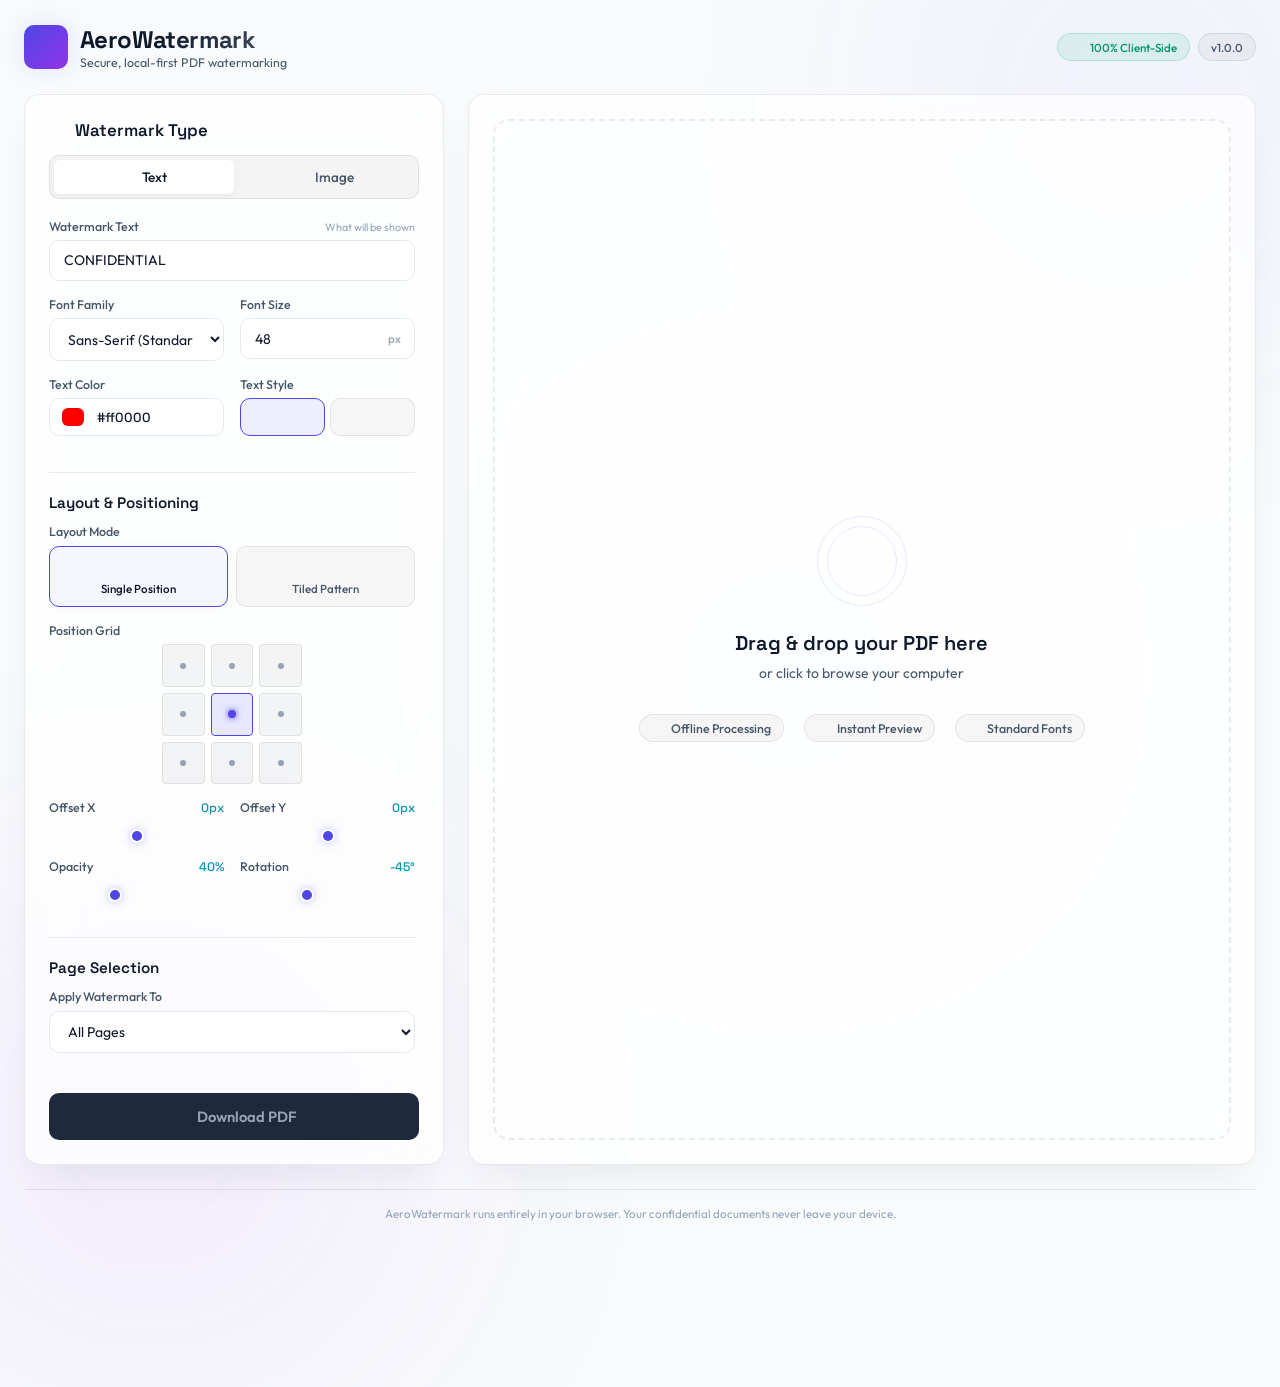
==== index.html @ 58c9e2cb "Add files via upload" ====
<!DOCTYPE html>
<html lang="en">
<head>
  <meta charset="UTF-8">
  <meta name="viewport" content="width=device-width, initial-scale=1.0">
  <title>AeroWatermark - Premium Client-Side PDF Watermarker</title>
  <!-- Google Fonts -->
  <link rel="preconnect" href="https://fonts.googleapis.com">
  <link rel="preconnect" href="https://fonts.gstatic.com" crossorigin>
  <link href="https://fonts.googleapis.com/css2?family=Outfit:wght@300;400;500;600;700;800&family=Space+Grotesk:wght@400;500;700&display=swap" rel="stylesheet">
  <!-- CSS Stylesheet -->
  <link rel="stylesheet" href="styles.css">
  <!-- Lucide Icons -->
  <script src="https://unpkg.com/lucide@latest"></script>
</head>
<body>
  <!-- Background Decorative Blurs -->
  <div class="bg-blur blur-1"></div>
  <div class="bg-blur blur-2"></div>
  <div class="bg-blur blur-3"></div>

  <!-- App Wrapper -->
  <div class="app-container">
    
    <!-- Header -->
    <header class="app-header">
      <div class="logo-container">
        <div class="logo-icon">
          <i data-lucide="droplet" class="icon-droplet"></i>
          <i data-lucide="file-text" class="icon-file"></i>
        </div>
        <div>
          <h1>AeroWatermark</h1>
          <p class="tagline">Secure, local-first PDF watermarking</p>
        </div>
      </div>
      <div class="header-badges">
        <span class="badge badge-secure">
          <i data-lucide="shield-check"></i> 100% Client-Side
        </span>
        <span class="badge badge-version">v1.0.0</span>
      </div>
    </header>

    <!-- Main Workspace Grid -->
    <main class="workspace-grid">
      
      <!-- Left Panel: Controls & Customization -->
      <section class="controls-panel card">
        <div class="panel-section">
          <h2 class="section-title">
            <i data-lucide="sliders"></i> Watermark Type
          </h2>
          <div class="tab-group">
            <button id="tab-text" class="tab-btn active" onclick="switchTab('text')">
              <i data-lucide="type"></i> Text
            </button>
            <button id="tab-image" class="tab-btn" onclick="switchTab('image')">
              <i data-lucide="image"></i> Image
            </button>
          </div>
        </div>

        <!-- Scrollable Options Container -->
        <div class="options-scroll-container">
          
          <!-- Text Options -->
          <div id="options-text" class="tab-content active">
            <div class="control-group">
              <label for="wm-text" class="control-label">
                Watermark Text
                <span class="label-hint">What will be shown</span>
              </label>
              <input type="text" id="wm-text" class="form-input" value="CONFIDENTIAL" placeholder="e.g. DRAFT, DO NOT COPY">
            </div>

            <div class="control-grid-2">
              <div class="control-group">
                <label for="wm-font" class="control-label">Font Family</label>
                <select id="wm-font" class="form-select">
                  <option value="Helvetica">Sans-Serif (Standard)</option>
                  <option value="TimesRoman">Serif (Standard)</option>
                  <option value="Courier">Monospace (Standard)</option>
                </select>
              </div>
              <div class="control-group">
                <label for="wm-font-size" class="control-label">Font Size</label>
                <div class="input-with-unit">
                  <input type="number" id="wm-font-size" class="form-input" min="8" max="150" value="48">
                  <span class="unit">px</span>
                </div>
              </div>
            </div>

            <div class="control-grid-2">
              <div class="control-group">
                <label for="wm-color" class="control-label">Text Color</label>
                <div class="color-picker-wrapper">
                  <input type="color" id="wm-color" class="form-color-picker" value="#ff0000">
                  <span id="color-hex" class="hex-label">#ff0000</span>
                </div>
              </div>
              <div class="control-group">
                <label class="control-label">Text Style</label>
                <div class="toggle-group">
                  <button id="btn-bold" class="toggle-btn active" title="Bold">
                    <i data-lucide="bold"></i>
                  </button>
                  <button id="btn-italic" class="toggle-btn" title="Italic">
                    <i data-lucide="italic"></i>
                  </button>
                </div>
              </div>
            </div>
          </div>

          <!-- Image Options -->
          <div id="options-image" class="tab-content">
            <div class="control-group">
              <label class="control-label">
                Upload Image
                <span class="label-hint">PNG (transparency recommended) or JPEG</span>
              </label>
              <div class="image-upload-wrapper">
                <input type="file" id="wm-image-file" class="hidden-input" accept="image/png, image/jpeg">
                <label for="wm-image-file" class="image-upload-label">
                  <i data-lucide="upload-cloud" class="upload-icon"></i>
                  <span class="btn-text">Select Image File</span>
                </label>
                <div id="wm-image-preview-container" class="image-preview-box hidden">
                  <img id="wm-image-preview" src="" alt="Watermark preview">
                  <button id="btn-clear-image" class="btn-icon-clear" title="Clear image">
                    <i data-lucide="trash-2"></i>
                  </button>
                </div>
              </div>
            </div>

            <div class="control-group">
              <label for="wm-image-scale" class="control-label">
                Scale
                <span id="wm-image-scale-val" class="val-display">50%</span>
              </label>
              <input type="range" id="wm-image-scale" class="form-range" min="10" max="200" value="50" step="5">
            </div>
          </div>

          <!-- Shared Layout Settings -->
          <hr class="divider">
          
          <div class="panel-section">
            <h3 class="section-subtitle">Layout & Positioning</h3>
            
            <div class="control-group">
              <label class="control-label">Layout Mode</label>
              <div class="layout-mode-toggles">
                <button id="mode-single" class="toggle-btn-lg active">
                  <i data-lucide="layout-grid"></i>
                  <span>Single Position</span>
                </button>
                <button id="mode-tiled" class="toggle-btn-lg">
                  <i data-lucide="grid-3x3"></i>
                  <span>Tiled Pattern</span>
                </button>
              </div>
            </div>

            <!-- Single Position Grid Selector -->
            <div id="position-grid-container" class="control-group">
              <label class="control-label">Position Grid</label>
              <div class="position-grid">
                <button class="pos-cell" data-pos="TL" title="Top Left"></button>
                <button class="pos-cell" data-pos="TC" title="Top Center"></button>
                <button class="pos-cell" data-pos="TR" title="Top Right"></button>
                <button class="pos-cell" data-pos="ML" title="Center Left"></button>
                <button class="pos-cell active" data-pos="MC" title="Center"></button>
                <button class="pos-cell" data-pos="MR" title="Center Right"></button>
                <button class="pos-cell" data-pos="BL" title="Bottom Left"></button>
                <button class="pos-cell" data-pos="BC" title="Bottom Center"></button>
                <button class="pos-cell" data-pos="BR" title="Bottom Right"></button>
              </div>
            </div>

            <div class="control-grid-2" id="offset-settings">
              <div class="control-group">
                <label for="wm-offset-x" class="control-label">
                  Offset X
                  <span id="wm-offset-x-val" class="val-display">0px</span>
                </label>
                <input type="range" id="wm-offset-x" class="form-range" min="-200" max="200" value="0" step="2">
              </div>
              <div class="control-group">
                <label for="wm-offset-y" class="control-label">
                  Offset Y
                  <span id="wm-offset-y-val" class="val-display">0px</span>
                </label>
                <input type="range" id="wm-offset-y" class="form-range" min="-200" max="200" value="0" step="2">
              </div>
            </div>

            <div class="control-grid-2">
              <div class="control-group">
                <label for="wm-opacity" class="control-label">
                  Opacity
                  <span id="wm-opacity-val" class="val-display">40%</span>
                </label>
                <input type="range" id="wm-opacity" class="form-range" min="5" max="100" value="40" step="5">
              </div>
              <div class="control-group">
                <label for="wm-rotation" class="control-label">
                  Rotation
                  <span id="wm-rotation-val" class="val-display">-45°</span>
                </label>
                <input type="range" id="wm-rotation" class="form-range" min="-180" max="180" value="-45" step="5">
              </div>
            </div>
          </div>

          <hr class="divider">

          <!-- Page Selection Settings -->
          <div class="panel-section">
            <h3 class="section-subtitle">Page Selection</h3>
            
            <div class="control-group">
              <label for="wm-page-scope" class="control-label">Apply Watermark To</label>
              <select id="wm-page-scope" class="form-select">
                <option value="all">All Pages</option>
                <option value="first">First Page Only</option>
                <option value="last">Last Page Only</option>
                <option value="custom">Custom Page Range</option>
              </select>
            </div>

            <div id="custom-pages-group" class="control-group hidden">
              <label for="wm-custom-pages" class="control-label">
                Custom Page Range
                <span class="label-hint">e.g. 1, 3-5, 7</span>
              </label>
              <input type="text" id="wm-custom-pages" class="form-input" placeholder="e.g. 1, 3-5, 7">
              <p id="page-range-error" class="input-error-msg hidden">Invalid page range format</p>
            </div>
          </div>

        </div> <!-- End scroll container -->

        <!-- Download CTA -->
        <div class="action-footer">
          <button id="btn-download" class="btn-primary" disabled>
            <i data-lucide="download"></i>
            <span>Download PDF</span>
          </button>
          <div id="progress-container" class="progress-box hidden">
            <div class="progress-bar-track">
              <div id="progress-bar-fill" class="progress-bar-fill"></div>
            </div>
            <p id="progress-status" class="progress-status-text">Processing PDF...</p>
          </div>
        </div>
      </section>

      <!-- Right Panel: Preview Area -->
      <section class="preview-panel card">
        
        <!-- Empty Upload State -->
        <div id="dropzone" class="dropzone-area">
          <input type="file" id="pdf-upload" class="hidden-input" accept="application/pdf">
          <label for="pdf-upload" class="dropzone-label">
            <div class="upload-art">
              <div class="ring ring-1"></div>
              <div class="ring ring-2"></div>
              <i data-lucide="file-up" class="upload-icon-large"></i>
            </div>
            <h3>Drag & drop your PDF here</h3>
            <p class="dropzone-sub">or click to browse your computer</p>
            <div class="features-info">
              <span><i data-lucide="lock"></i> Offline Processing</span>
              <span><i data-lucide="zap"></i> Instant Preview</span>
              <span><i data-lucide="file-check"></i> Standard Fonts</span>
            </div>
          </label>
        </div>

        <!-- Rendered PDF View State -->
        <div id="preview-container" class="preview-viewport hidden">
          <!-- Preview Header -->
          <div class="preview-header">
            <div class="pdf-info">
              <i data-lucide="file-text" class="pdf-icon"></i>
              <div class="pdf-meta">
                <span id="pdf-filename" class="pdf-name">document.pdf</span>
                <span id="pdf-size" class="pdf-size">1.2 MB</span>
              </div>
            </div>
            
            <div class="preview-controls">
              <div class="pagination">
                <button id="btn-prev-page" class="btn-pagination-nav" title="Previous Page">
                  <i data-lucide="chevron-left"></i>
                </button>
                <span class="page-indicator">
                  Page <span id="current-page">1</span> of <span id="total-pages">1</span>
                </span>
                <button id="btn-next-page" class="btn-pagination-nav" title="Next Page">
                  <i data-lucide="chevron-right"></i>
                </button>
              </div>

              <button id="btn-remove-pdf" class="btn-secondary btn-danger" title="Remove PDF">
                <i data-lucide="x"></i>
                <span>Close</span>
              </button>
            </div>
          </div>

          <!-- Preview Content Box (renders page canvas and overlays watermark preview) -->
          <div class="preview-content-wrapper">
            <div id="preview-workspace" class="preview-workspace">
              <!-- Canvas to draw PDF page -->
              <canvas id="pdf-preview-canvas"></canvas>
              
              <!-- Real-time HTML Overlay matching PDF layout -->
              <div id="watermark-overlay-container" class="watermark-overlay-container">
                <!-- Single Position overlay element -->
                <div id="watermark-overlay-element" class="watermark-overlay-element">
                  <span id="watermark-text-preview"></span>
                  <img id="watermark-image-preview-overlay" src="" alt="" class="hidden">
                </div>

                <!-- Tiled overlay element -->
                <div id="watermark-overlay-tiled" class="watermark-overlay-tiled hidden">
                  <!-- Generated dynamically in JS -->
                </div>
              </div>

              <!-- Loading Mask during render -->
              <div id="preview-loading-mask" class="loading-mask hidden">
                <div class="spinner"></div>
                <p>Rendering Page...</p>
              </div>
            </div>
          </div>
        </div>

      </section>

    </main>
    
    <!-- Footer -->
    <footer class="app-footer">
      <p>AeroWatermark runs entirely in your browser. Your confidential documents never leave your device.</p>
    </footer>
  </div>

  <!-- CDN scripts -->
  <script src="https://unpkg.com/pdf-lib@1.17.1/dist/pdf-lib.min.js"></script>
  <script src="https://cdnjs.cloudflare.com/ajax/libs/pdf.js/3.11.174/pdf.min.js"></script>
  <script>
    // Initialize PDF.js worker URL
    pdfjsLib.GlobalWorkerOptions.workerSrc = 'https://cdnjs.cloudflare.com/ajax/libs/pdf.js/3.11.174/pdf.worker.min.js';
  </script>
  <!-- Application JS with cache-busting -->
  <script src="app.js?v=1.0.1"></script>
</body>
</html>
---- styles.css ----
/* ==========================================================================
   AeroWatermark - Custom Design System & Styling
   ========================================================================== */

/* Theme Variables */
:root {
  --font-primary: 'Outfit', -apple-system, BlinkMacSystemFont, "Segoe UI", Roboto, sans-serif;
  --font-display: 'Space Grotesk', sans-serif;
  
  /* Color Palette */
  --bg-deep: #f8fafc;
  --bg-card: rgba(255, 255, 255, 0.75);
  --bg-card-hover: rgba(255, 255, 255, 0.85);
  --border-light: rgba(0, 0, 0, 0.08);
  --border-focus: rgba(99, 102, 241, 0.5);
  
  --text-main: #0f172a;
  --text-muted: #475569;
  --text-dark: #94a3b8;
  
  /* Accents */
  --accent-indigo: #4f46e5;
  --accent-purple: #9333ea;
  --accent-cyan: #0891b2;
  --accent-emerald: #059669;
  --accent-rose: #e11d48;
  
  /* Gradients */
  --grad-primary: linear-gradient(135deg, #4f46e5 0%, #9333ea 100%);
  --grad-primary-hover: linear-gradient(135deg, #4338ca 0%, #7e22ce 100%);
  --grad-cyan: linear-gradient(135deg, #0891b2 0%, #2563eb 100%);
  --grad-dark: linear-gradient(135deg, #f1f5f9 0%, #cbd5e1 100%);
  --grad-rose: linear-gradient(135deg, #e11d48 0%, #be123c 100%);
  
  /* Component backgrounds */
  --bg-input: #ffffff;
  --border-input: #e2e8f0;
  --bg-tab-group: rgba(0, 0, 0, 0.04);
  --bg-tab-btn-active: #ffffff;
  --bg-toggle-btn: rgba(0, 0, 0, 0.03);
  --bg-pos-cell: rgba(0, 0, 0, 0.04);
  --bg-dropzone: rgba(255, 255, 255, 0.4);
  --bg-preview-header: rgba(0, 0, 0, 0.02);
  --bg-preview-content-wrapper: #f1f5f9;
  --bg-loading-mask: rgba(255, 255, 255, 0.85);
  
  /* Sizing and Shadows */
  --radius-lg: 16px;
  --radius-md: 10px;
  --radius-sm: 6px;
  --shadow-premium: 0 20px 40px -15px rgba(15, 23, 42, 0.08);
  --shadow-glow: 0 0 25px rgba(99, 102, 241, 0.15);
  
  --transition-smooth: all 0.3s cubic-bezier(0.4, 0, 0.2, 1);
}

/* Reset & Base Styles */
* {
  box-sizing: border-box;
  margin: 0;
  padding: 0;
}

body {
  background-color: var(--bg-deep);
  color: var(--text-main);
  font-family: var(--font-primary);
  min-height: 100vh;
  position: relative;
  overflow-x: hidden;
  -webkit-font-smoothing: antialiased;
  -moz-osx-font-smoothing: grayscale;
}

/* Background Blurs */
.bg-blur {
  position: absolute;
  border-radius: 50%;
  filter: blur(140px);
  z-index: -1;
  opacity: 0.08;
  pointer-events: none;
}
.blur-1 {
  background: var(--accent-indigo);
  width: 400px;
  height: 400px;
  top: -100px;
  right: -50px;
}
.blur-2 {
  background: var(--accent-purple);
  width: 500px;
  height: 500px;
  bottom: -150px;
  left: -100px;
}
.blur-3 {
  background: var(--accent-cyan);
  width: 350px;
  height: 350px;
  top: 40%;
  right: 25%;
  opacity: 0.05;
}

/* Scrollbar Style */
::-webkit-scrollbar {
  width: 6px;
  height: 6px;
}
::-webkit-scrollbar-track {
  background: transparent;
}
::-webkit-scrollbar-thumb {
  background: rgba(0, 0, 0, 0.12);
  border-radius: 4px;
}
::-webkit-scrollbar-thumb:hover {
  background: rgba(0, 0, 0, 0.24);
}

/* Main Container Layout */
.app-container {
  display: flex;
  flex-direction: column;
  min-height: 100vh;
  max-width: 1600px;
  margin: 0 auto;
  padding: 1.5rem 1.5rem 1rem 1.5rem;
}

/* Premium Card Element (Glassmorphism) */
.card {
  background: var(--bg-card);
  backdrop-filter: blur(24px);
  -webkit-backdrop-filter: blur(24px);
  border: 1px solid var(--border-light);
  border-radius: var(--radius-lg);
  box-shadow: var(--shadow-premium);
  transition: var(--transition-smooth);
}

/* Header */
.app-header {
  display: flex;
  justify-content: space-between;
  align-items: center;
  margin-bottom: 1.5rem;
}
.logo-container {
  display: flex;
  align-items: center;
  gap: 0.75rem;
}
.logo-icon {
  position: relative;
  width: 44px;
  height: 44px;
  background: var(--grad-primary);
  border-radius: var(--radius-md);
  display: flex;
  align-items: center;
  justify-content: center;
  box-shadow: var(--shadow-glow);
}
.logo-icon i {
  position: absolute;
}
.icon-droplet {
  width: 22px;
  height: 22px;
  color: white;
  z-index: 2;
  transform: translateY(-2px);
}
.icon-file {
  width: 14px;
  height: 14px;
  color: rgba(255,255,255,0.7);
  z-index: 1;
  transform: translate(6px, 6px);
}
.app-header h1 {
  font-family: var(--font-display);
  font-size: 1.5rem;
  font-weight: 700;
  letter-spacing: -0.025em;
  background: linear-gradient(120deg, var(--text-main) 40%, var(--text-muted) 100%);
  -webkit-background-clip: text;
  -webkit-text-fill-color: transparent;
}
.tagline {
  font-size: 0.775rem;
  color: var(--text-muted);
}
.header-badges {
  display: flex;
  gap: 0.5rem;
}
.badge {
  display: inline-flex;
  align-items: center;
  gap: 0.35rem;
  padding: 0.35rem 0.75rem;
  font-size: 0.725rem;
  font-weight: 500;
  border-radius: 50px;
  border: 1px solid var(--border-light);
}
.badge i {
  width: 14px;
  height: 14px;
}
.badge-secure {
  background: rgba(16, 185, 129, 0.1);
  color: var(--accent-emerald);
  border-color: rgba(16, 185, 129, 0.2);
}
.badge-version {
  background: rgba(0, 0, 0, 0.04);
  color: var(--text-muted);
}

/* Workspace Grid Layout */
.workspace-grid {
  display: grid;
  grid-template-columns: 420px 1fr;
  gap: 1.5rem;
  flex: 1;
  min-height: 0; /* Necessary for scroll-containers inside grids */
  height: calc(100vh - 140px);
}

/* Controls Panel */
.controls-panel {
  display: flex;
  flex-direction: column;
  padding: 1.5rem;
  height: 100%;
  overflow: hidden;
}
.panel-section {
  margin-bottom: 1.25rem;
}
.section-title {
  font-family: var(--font-display);
  font-size: 1.05rem;
  font-weight: 600;
  display: flex;
  align-items: center;
  gap: 0.5rem;
  margin-bottom: 0.85rem;
  color: var(--text-main);
}
.section-title i {
  width: 18px;
  height: 18px;
  color: var(--accent-indigo);
}
.section-subtitle {
  font-family: var(--font-display);
  font-size: 0.95rem;
  font-weight: 600;
  margin-bottom: 0.75rem;
  color: var(--text-main);
}

/* Tabs */
.tab-group {
  display: flex;
  background: var(--bg-tab-group);
  padding: 0.25rem;
  border-radius: var(--radius-md);
  border: 1px solid var(--border-light);
}
.tab-btn {
  flex: 1;
  background: transparent;
  border: none;
  color: var(--text-muted);
  padding: 0.5rem;
  font-family: var(--font-primary);
  font-size: 0.85rem;
  font-weight: 500;
  cursor: pointer;
  border-radius: var(--radius-sm);
  display: flex;
  align-items: center;
  justify-content: center;
  gap: 0.35rem;
  transition: var(--transition-smooth);
}
.tab-btn i {
  width: 15px;
  height: 15px;
}
.tab-btn:hover {
  color: var(--text-main);
}
.tab-btn.active {
  background: var(--bg-tab-btn-active);
  color: var(--text-main);
  box-shadow: 0 2px 10px rgba(0,0,0,0.05);
}

/* Options Container Scrollable */
.options-scroll-container {
  flex: 1;
  min-height: 0; /* critical: allows flex child to shrink and scroll */
  overflow-y: auto;
  padding-right: 0.25rem;
  margin-bottom: 1.25rem;
}
.tab-content {
  display: none;
}
.tab-content.active {
  display: block;
}

/* Inputs & Form Elements */
.control-group {
  margin-bottom: 1rem;
}
.control-grid-2 {
  display: grid;
  grid-template-columns: 1fr 1fr;
  gap: 1rem;
}
.control-label {
  display: flex;
  justify-content: space-between;
  align-items: baseline;
  font-size: 0.775rem;
  font-weight: 500;
  color: var(--text-muted);
  margin-bottom: 0.4rem;
}
.label-hint {
  font-size: 0.675rem;
  font-weight: 400;
  color: var(--text-dark);
}
.val-display {
  font-family: var(--font-display);
  color: var(--accent-cyan);
  font-weight: 500;
}

.form-input, .form-select {
  width: 100%;
  background: var(--bg-input);
  border: 1px solid var(--border-input);
  border-radius: var(--radius-md);
  padding: 0.65rem 0.85rem;
  font-family: var(--font-primary);
  font-size: 0.875rem;
  color: var(--text-main);
  transition: var(--transition-smooth);
}
.form-input:focus, .form-select:focus {
  outline: none;
  border-color: var(--accent-indigo);
  box-shadow: 0 0 0 3px rgba(99, 102, 241, 0.15);
}
.form-select option {
  background: var(--bg-input);
  color: var(--text-main);
}

.input-with-unit {
  position: relative;
  display: flex;
  align-items: center;
}
.input-with-unit .form-input {
  padding-right: 2.2rem;
}
.input-with-unit .unit {
  position: absolute;
  right: 0.85rem;
  font-size: 0.725rem;
  color: var(--text-dark);
  font-weight: 500;
  pointer-events: none;
}

/* Custom Color Picker */
.color-picker-wrapper {
  display: flex;
  align-items: center;
  gap: 0.65rem;
  background: var(--bg-input);
  border: 1px solid var(--border-input);
  border-radius: var(--radius-md);
  padding: 0.35rem 0.65rem;
  height: 38px;
}
.form-color-picker {
  -webkit-appearance: none;
  -moz-appearance: none;
  appearance: none;
  width: 26px;
  height: 26px;
  background: transparent;
  border: none;
  cursor: pointer;
}
.form-color-picker::-webkit-color-swatch {
  border-radius: var(--radius-sm);
  border: 1px solid var(--border-light);
}
.form-color-picker::-moz-color-swatch {
  border-radius: var(--radius-sm);
  border: 1px solid var(--border-light);
}
.hex-label {
  font-family: var(--font-display);
  font-size: 0.825rem;
  font-weight: 500;
  color: var(--text-main);
}

/* Image Upload Widget */
.image-upload-wrapper {
  position: relative;
}
.image-upload-label {
  display: flex;
  flex-direction: column;
  align-items: center;
  justify-content: center;
  gap: 0.5rem;
  background: var(--bg-toggle-btn);
  border: 1px dashed var(--border-light);
  border-radius: var(--radius-md);
  padding: 1.25rem;
  cursor: pointer;
  transition: var(--transition-smooth);
}
.image-upload-label:hover {
  background: rgba(99, 102, 241, 0.04);
  border-color: var(--accent-indigo);
}
.upload-icon {
  width: 24px;
  height: 24px;
  color: var(--text-muted);
}
.image-upload-label:hover .upload-icon {
  color: var(--accent-indigo);
  transform: translateY(-2px);
  transition: transform 0.2s ease;
}
.btn-text {
  font-size: 0.775rem;
  font-weight: 500;
  color: var(--text-muted);
}

.image-preview-box {
  position: absolute;
  top: 0;
  left: 0;
  width: 100%;
  height: 100%;
  background: var(--bg-input);
  border: 1px solid var(--border-input);
  border-radius: var(--radius-md);
  display: flex;
  align-items: center;
  justify-content: center;
  padding: 0.5rem;
  z-index: 10;
}
.image-preview-box img {
  max-width: 100%;
  max-height: 100%;
  object-fit: contain;
  border-radius: var(--radius-sm);
}
.btn-icon-clear {
  position: absolute;
  top: -8px;
  right: -8px;
  background: var(--accent-rose);
  border: none;
  color: white;
  width: 24px;
  height: 24px;
  border-radius: 50%;
  display: flex;
  align-items: center;
  justify-content: center;
  cursor: pointer;
  box-shadow: 0 2px 8px rgba(0,0,0,0.3);
  transition: var(--transition-smooth);
}
.btn-icon-clear:hover {
  transform: scale(1.1);
  background: #e11d48;
}
.btn-icon-clear i {
  width: 12px;
  height: 12px;
}

/* Custom Range Input */
.form-range {
  -webkit-appearance: none;
  width: 100%;
  background: transparent;
  cursor: pointer;
}
.form-range:focus {
  outline: none;
}
/* Webkit (Chrome, Safari) */
.form-range::-webkit-slider-runnable-track {
  width: 100%;
  height: 5px;
  background: rgba(255, 255, 255, 0.08);
  border-radius: 4px;
  transition: var(--transition-smooth);
}
.form-range:hover::-webkit-slider-runnable-track {
  background: rgba(255, 255, 255, 0.15);
}
.form-range::-webkit-slider-thumb {
  height: 14px;
  width: 14px;
  border-radius: 50%;
  background: var(--accent-indigo);
  border: 2px solid #ffffff;
  margin-top: -4.5px;
  box-shadow: 0 0 8px rgba(99, 102, 241, 0.4);
  -webkit-appearance: none;
  transition: var(--transition-smooth);
}
.form-range:active::-webkit-slider-thumb {
  transform: scale(1.2);
  background: var(--accent-cyan);
}
/* Firefox */
.form-range::-moz-range-track {
  width: 100%;
  height: 5px;
  background: rgba(255, 255, 255, 0.08);
  border-radius: 4px;
}
.form-range::-moz-range-thumb {
  height: 12px;
  width: 12px;
  border-radius: 50%;
  background: var(--accent-indigo);
  border: 2px solid #ffffff;
  box-shadow: 0 0 8px rgba(99, 102, 241, 0.4);
}

/* Bold / Italic Toggles */
.toggle-group {
  display: flex;
  gap: 0.35rem;
}
.toggle-btn {
  flex: 1;
  background: var(--bg-toggle-btn);
  border: 1px solid var(--border-light);
  color: var(--text-muted);
  border-radius: var(--radius-md);
  height: 38px;
  cursor: pointer;
  display: flex;
  align-items: center;
  justify-content: center;
  transition: var(--transition-smooth);
}
.toggle-btn i {
  width: 16px;
  height: 16px;
}
.toggle-btn:hover {
  background: rgba(0, 0, 0, 0.02);
  color: var(--text-main);
}
.toggle-btn.active {
  background: rgba(99, 102, 241, 0.1);
  border-color: var(--accent-indigo);
  color: var(--accent-indigo);
}

/* Layout Mode Toggles */
.layout-mode-toggles {
  display: grid;
  grid-template-columns: 1fr 1fr;
  gap: 0.5rem;
}
.toggle-btn-lg {
  background: var(--bg-toggle-btn);
  border: 1px solid var(--border-light);
  color: var(--text-muted);
  border-radius: var(--radius-md);
  padding: 0.65rem 0.5rem;
  cursor: pointer;
  display: flex;
  flex-direction: column;
  align-items: center;
  gap: 0.35rem;
  font-family: var(--font-primary);
  font-size: 0.725rem;
  font-weight: 500;
  transition: var(--transition-smooth);
}
.toggle-btn-lg i {
  width: 18px;
  height: 18px;
}
.toggle-btn-lg:hover {
  background: rgba(0, 0, 0, 0.02);
  color: var(--text-main);
}
.toggle-btn-lg.active {
  background: rgba(99, 102, 241, 0.05);
  border-color: var(--accent-indigo);
  color: var(--text-main);
  box-shadow: 0 0 10px rgba(99, 102, 241, 0.05);
}
.toggle-btn-lg.active i {
  color: var(--accent-indigo);
}

/* Position Grid */
.position-grid {
  display: grid;
  grid-template-columns: repeat(3, 1fr);
  gap: 0.35rem;
  width: 140px;
  margin: 0 auto;
}
.pos-cell {
  aspect-ratio: 1;
  background: var(--bg-pos-cell);
  border: 1px solid var(--border-light);
  border-radius: 4px;
  cursor: pointer;
  position: relative;
  transition: var(--transition-smooth);
}
.pos-cell::after {
  content: '';
  position: absolute;
  top: 50%;
  left: 50%;
  transform: translate(-50%, -50%);
  width: 6px;
  height: 6px;
  border-radius: 50%;
  background: var(--text-dark);
  transition: var(--transition-smooth);
}
.pos-cell:hover {
  background: rgba(255,255,255,0.03);
  border-color: var(--text-muted);
}
.pos-cell:hover::after {
  background: var(--text-muted);
}
.pos-cell.active {
  background: rgba(99, 102, 241, 0.15);
  border-color: var(--accent-indigo);
}
.pos-cell.active::after {
  background: var(--accent-indigo);
  width: 8px;
  height: 8px;
  box-shadow: 0 0 6px var(--accent-indigo);
}

/* Dividers & Utilities */
.divider {
  border: none;
  height: 1px;
  background: var(--border-light);
  margin: 1.25rem 0;
}
.hidden {
  display: none !important;
}
.hidden-input {
  display: none !important;
}

/* Action Footer & Processing State */
.action-footer {
  margin-top: auto;
  display: flex;
  flex-direction: column;
  gap: 0.75rem;
}
.btn-primary {
  background: var(--grad-primary);
  border: none;
  color: white;
  border-radius: var(--radius-md);
  padding: 0.85rem;
  font-family: var(--font-primary);
  font-size: 0.925rem;
  font-weight: 600;
  cursor: pointer;
  display: flex;
  align-items: center;
  justify-content: center;
  gap: 0.5rem;
  box-shadow: var(--shadow-glow);
  transition: var(--transition-smooth);
  width: 100%;
}
.btn-primary:hover:not(:disabled) {
  background: var(--grad-primary-hover);
  transform: translateY(-1px);
}
.btn-primary:active:not(:disabled) {
  transform: translateY(1px);
}
.btn-primary:disabled {
  background: #1e293b;
  color: var(--text-dark);
  cursor: not-allowed;
  box-shadow: none;
}
.btn-primary i {
  width: 18px;
  height: 18px;
}

.progress-box {
  background: rgba(0, 0, 0, 0.15);
  border: 1px solid var(--border-light);
  border-radius: var(--radius-md);
  padding: 0.75rem;
}
.progress-bar-track {
  background: rgba(255, 255, 255, 0.05);
  height: 6px;
  border-radius: 100px;
  overflow: hidden;
  margin-bottom: 0.4rem;
}
.progress-bar-fill {
  background: var(--grad-cyan);
  width: 0%;
  height: 100%;
  border-radius: 100px;
  transition: width 0.1s ease;
}
.progress-status-text {
  font-size: 0.725rem;
  color: var(--text-muted);
  text-align: center;
  font-weight: 500;
}
.input-error-msg {
  font-size: 0.725rem;
  color: var(--accent-rose);
  margin-top: 0.35rem;
}

/* Right Panel: Preview Area Styles */
.preview-panel {
  display: flex;
  flex-direction: column;
  height: 100%;
  overflow: hidden;
  position: relative;
}

/* Dropzone (Initial State) */
.dropzone-area {
  flex: 1;
  display: flex;
  align-items: center;
  justify-content: center;
  margin: 1.5rem;
  border: 2px dashed var(--border-light);
  border-radius: var(--radius-lg);
  cursor: pointer;
  background: var(--bg-dropzone);
  transition: var(--transition-smooth);
}
.dropzone-area:hover {
  background: rgba(99, 102, 241, 0.02);
  border-color: var(--accent-indigo);
  box-shadow: inset 0 0 30px rgba(99, 102, 241, 0.03);
}
.dropzone-label {
  display: flex;
  flex-direction: column;
  align-items: center;
  justify-content: center;
  cursor: pointer;
  text-align: center;
  padding: 2rem;
}

/* Upload Art Animations */
.upload-art {
  position: relative;
  width: 90px;
  height: 90px;
  margin-bottom: 1.5rem;
  display: flex;
  align-items: center;
  justify-content: center;
}
.upload-art .ring {
  position: absolute;
  border-radius: 50%;
  border: 1px solid rgba(99, 102, 241, 0.15);
}
.upload-art .ring-1 {
  width: 90px;
  height: 90px;
  animation: pulse-ring 3s infinite linear;
}
.upload-art .ring-2 {
  width: 70px;
  height: 70px;
  animation: pulse-ring 2s infinite linear reverse;
}
.upload-icon-large {
  width: 38px;
  height: 38px;
  color: var(--accent-indigo);
  z-index: 2;
  transition: var(--transition-smooth);
}
.dropzone-area:hover .upload-icon-large {
  transform: translateY(-4px);
  color: var(--accent-cyan);
}

.dropzone-area h3 {
  font-family: var(--font-display);
  font-size: 1.25rem;
  font-weight: 600;
  margin-bottom: 0.5rem;
}
.dropzone-sub {
  font-size: 0.875rem;
  color: var(--text-muted);
  margin-bottom: 2rem;
}
.features-info {
  display: flex;
  gap: 1.25rem;
  justify-content: center;
  flex-wrap: wrap;
}
.features-info span {
  display: flex;
  align-items: center;
  gap: 0.4rem;
  font-size: 0.775rem;
  font-weight: 500;
  color: var(--text-muted);
  background: var(--bg-toggle-btn);
  padding: 0.35rem 0.75rem;
  border-radius: 50px;
  border: 1px solid var(--border-light);
}
.features-info span i {
  width: 13px;
  height: 13px;
  color: var(--accent-cyan);
}

@keyframes pulse-ring {
  0% {
    transform: scale(0.9);
    opacity: 0.3;
  }
  50% {
    opacity: 0.8;
    border-color: rgba(99, 102, 241, 0.4);
  }
  100% {
    transform: scale(1.15);
    opacity: 0;
  }
}

/* Viewport Header */
.preview-viewport {
  flex: 1;
  display: flex;
  flex-direction: column;
  overflow: hidden;
  height: 100%;
}
.preview-header {
  display: flex;
  justify-content: space-between;
  align-items: center;
  padding: 1rem 1.5rem;
  border-bottom: 1px solid var(--border-light);
  background: var(--bg-preview-header);
}
.pdf-info {
  display: flex;
  align-items: center;
  gap: 0.65rem;
}
.pdf-icon {
  width: 20px;
  height: 20px;
  color: var(--accent-rose);
}
.pdf-meta {
  display: flex;
  flex-direction: column;
}
.pdf-name {
  font-size: 0.85rem;
  font-weight: 600;
  max-width: 180px;
  white-space: nowrap;
  overflow: hidden;
  text-overflow: ellipsis;
  color: var(--text-main);
}
.pdf-size {
  font-size: 0.725rem;
  color: var(--text-dark);
}

/* Preview Actions / Pagination */
.preview-controls {
  display: flex;
  align-items: center;
  gap: 1rem;
}
.pagination {
  display: flex;
  align-items: center;
  background: rgba(0, 0, 0, 0.2);
  border: 1px solid var(--border-light);
  border-radius: var(--radius-md);
  padding: 0.25rem;
}
.btn-pagination-nav {
  background: transparent;
  border: none;
  color: var(--text-muted);
  width: 28px;
  height: 28px;
  border-radius: var(--radius-sm);
  display: flex;
  align-items: center;
  justify-content: center;
  cursor: pointer;
  transition: var(--transition-smooth);
}
.btn-pagination-nav:hover {
  background: rgba(255,255,255,0.05);
  color: var(--text-main);
}
.btn-pagination-nav:disabled {
  color: var(--text-dark);
  cursor: not-allowed;
  background: transparent;
}
.btn-pagination-nav i {
  width: 16px;
  height: 16px;
}
.page-indicator {
  font-family: var(--font-display);
  font-size: 0.775rem;
  font-weight: 500;
  padding: 0 0.75rem;
  color: var(--text-muted);
}
.page-indicator span {
  color: var(--text-main);
}

.btn-secondary {
  background: rgba(255, 255, 255, 0.05);
  border: 1px solid var(--border-light);
  color: var(--text-muted);
  padding: 0.45rem 0.85rem;
  font-family: var(--font-primary);
  font-size: 0.8rem;
  font-weight: 500;
  border-radius: var(--radius-md);
  cursor: pointer;
  display: flex;
  align-items: center;
  gap: 0.35rem;
  transition: var(--transition-smooth);
}
.btn-secondary:hover {
  background: rgba(0, 0, 0, 0.05);
  color: var(--text-main);
}
.btn-secondary i {
  width: 14px;
  height: 14px;
}
.btn-secondary.btn-danger:hover {
  background: rgba(244, 63, 94, 0.1);
  border-color: rgba(244, 63, 94, 0.2);
  color: var(--accent-rose);
}

/* Preview Workspace Content Grid */
.preview-content-wrapper {
  flex: 1;
  overflow: auto;
  display: flex;
  align-items: center;
  justify-content: center;
  padding: 1.5rem;
  background: var(--bg-preview-content-wrapper);
}

.preview-workspace {
  position: relative;
  box-shadow: 0 10px 30px rgba(15, 23, 42, 0.08);
  border: 1px solid var(--border-light);
  border-radius: 4px;
  background: white;
  display: flex;
}

#pdf-preview-canvas {
  max-width: 100%;
  display: block;
  border-radius: 4px;
}

/* Watermark Overlay Element */
.watermark-overlay-container {
  position: absolute;
  top: 0;
  left: 0;
  width: 100%;
  height: 100%;
  pointer-events: none; /* User interacts with pagination, not overlay clicks */
  overflow: hidden;
  border-radius: 4px;
}

.watermark-overlay-element {
  position: absolute;
  display: flex;
  align-items: center;
  justify-content: center;
  transform-origin: center center;
  white-space: nowrap;
  line-height: 1;
  pointer-events: none;
}

#watermark-text-preview {
  font-family: sans-serif;
  user-select: none;
}

#watermark-image-preview-overlay {
  max-width: 100%;
  max-height: 100%;
  object-fit: contain;
  pointer-events: none;
  display: block;
}

/* Tiled Layout Overlay */
.watermark-overlay-tiled {
  position: absolute;
  top: -20%;
  left: -20%;
  width: 140%;
  height: 140%;
  display: grid;
  grid-template-columns: repeat(4, 1fr);
  grid-template-rows: repeat(4, 1fr);
  gap: 2rem;
  justify-items: center;
  align-items: center;
  pointer-events: none;
  transform-origin: center center;
}

.tile-item {
  display: flex;
  align-items: center;
  justify-content: center;
  white-space: nowrap;
  opacity: inherit;
  font-size: inherit;
  font-family: inherit;
  color: inherit;
}
.tile-item img {
  max-width: 80px;
  max-height: 80px;
  object-fit: contain;
}

/* Loading Mask */
.loading-mask {
  position: absolute;
  top: 0;
  left: 0;
  width: 100%;
  height: 100%;
  background: var(--bg-loading-mask);
  backdrop-filter: blur(8px);
  display: flex;
  flex-direction: column;
  align-items: center;
  justify-content: center;
  gap: 1rem;
  z-index: 20;
}
.spinner {
  width: 32px;
  height: 32px;
  border: 3px solid var(--border-light);
  border-top-color: var(--accent-indigo);
  border-radius: 50%;
  animation: spin 0.8s infinite linear;
}
@keyframes spin {
  to { transform: rotate(360deg); }
}

/* Footer style */
.app-footer {
  text-align: center;
  padding: 1rem 0 0 0;
  font-size: 0.725rem;
  color: var(--text-dark);
  border-top: 1px solid var(--border-light);
  margin-top: 1.5rem;
}

/* ==========================================================================
   Responsive Design Breakpoints
   ========================================================================== */

@media (max-width: 1024px) {
  .workspace-grid {
    grid-template-columns: 1fr;
    height: auto;
    gap: 1.5rem;
  }
  .controls-panel {
    height: auto;
    overflow: visible;
    max-height: none;
  }
  .options-scroll-container {
    overflow: visible;
    max-height: none;
  }
  .preview-panel {
    height: 600px;
  }
  #pdf-preview-canvas {
    max-height: 50vh;
  }
}

@media (max-width: 640px) {
  .app-container {
    padding: 1rem;
  }
  .app-header {
    flex-direction: column;
    align-items: flex-start;
    gap: 0.75rem;
  }
  .header-badges {
    align-self: flex-end;
  }
  .control-grid-2 {
    grid-template-columns: 1fr;
    gap: 0.75rem;
  }
  .pos-cell {
    width: 32px;
    height: 32px;
  }
  .preview-header {
    flex-direction: column;
    align-items: flex-start;
    gap: 0.75rem;
    padding: 0.75rem;
  }
  .preview-controls {
    width: 100%;
    justify-content: space-between;
  }
}
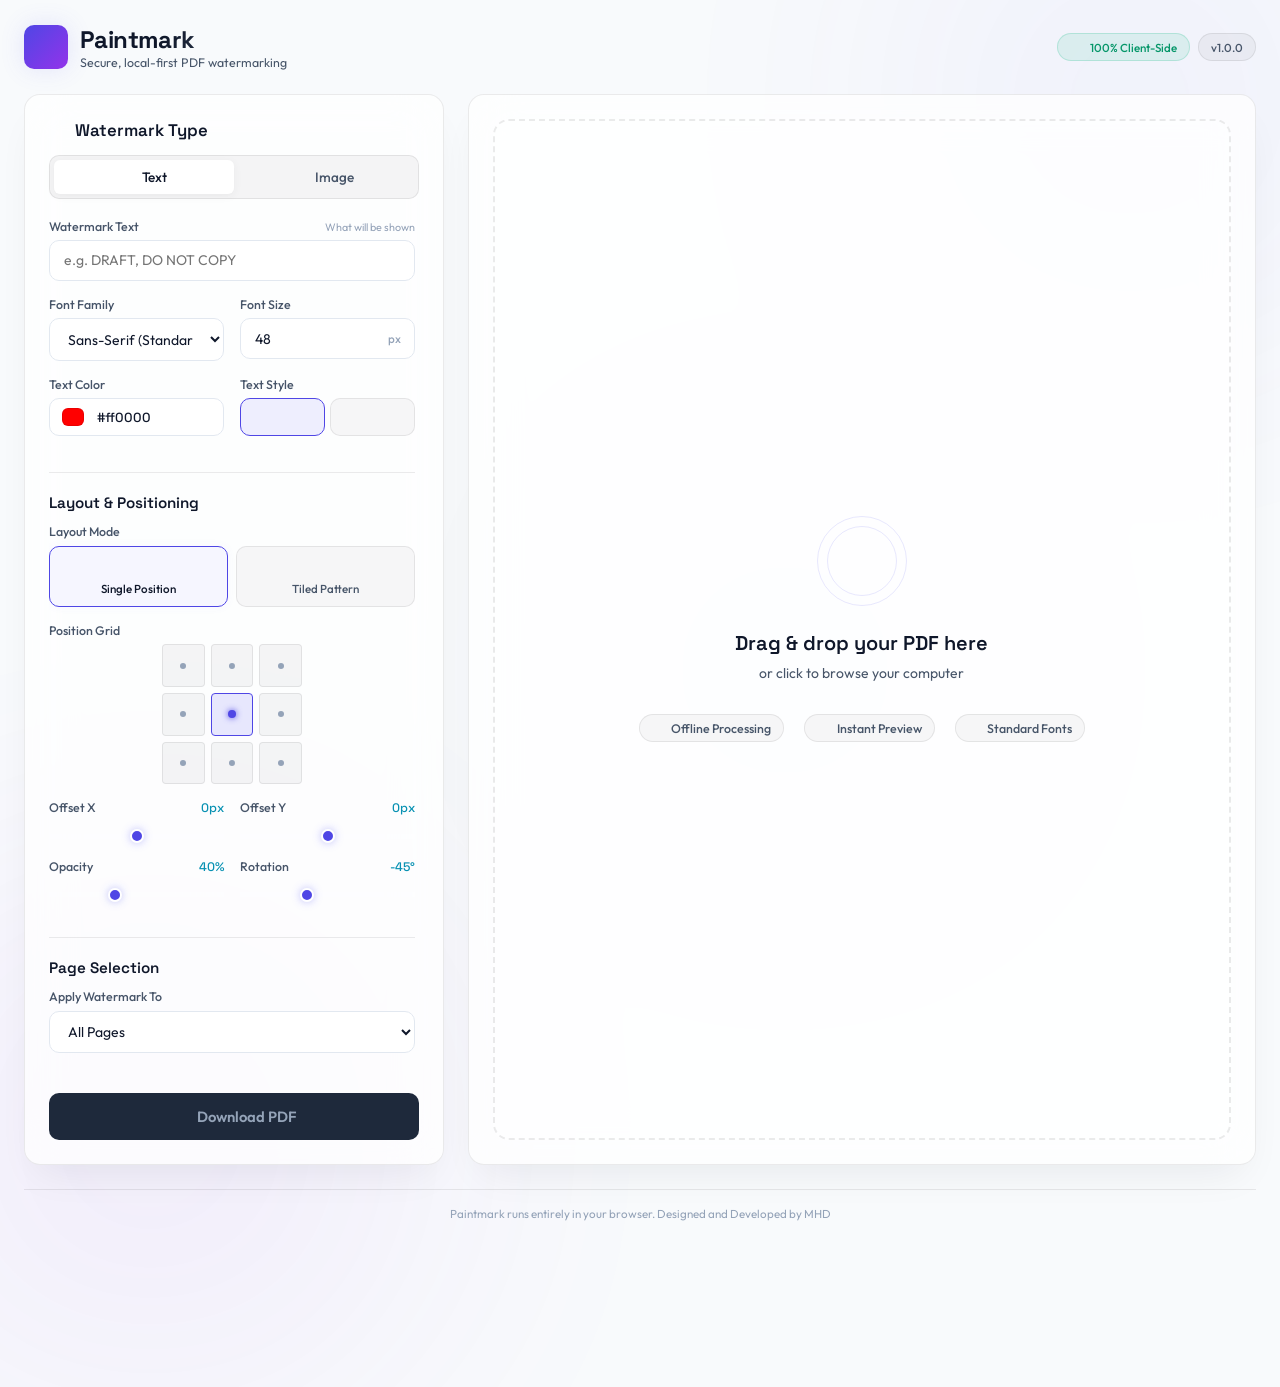
==== commit 6ccfea3f: "paintmark" ====
--- a/index.html
+++ b/index.html
@@ -3,7 +3,7 @@
 <head>
   <meta charset="UTF-8">
   <meta name="viewport" content="width=device-width, initial-scale=1.0">
-  <title>AeroWatermark - Premium Client-Side PDF Watermarker</title>
+  <title>Paintmark - Client-Side PDF Watermarker</title>
   <!-- Google Fonts -->
   <link rel="preconnect" href="https://fonts.googleapis.com">
   <link rel="preconnect" href="https://fonts.gstatic.com" crossorigin>
@@ -30,7 +30,7 @@
           <i data-lucide="file-text" class="icon-file"></i>
         </div>
         <div>
-          <h1>AeroWatermark</h1>
+          <h1>Paintmark</h1>
           <p class="tagline">Secure, local-first PDF watermarking</p>
         </div>
       </div>
@@ -71,7 +71,7 @@
                 Watermark Text
                 <span class="label-hint">What will be shown</span>
               </label>
-              <input type="text" id="wm-text" class="form-input" value="CONFIDENTIAL" placeholder="e.g. DRAFT, DO NOT COPY">
+              <input type="text" id="wm-text" class="form-input" placeholder="e.g. DRAFT, DO NOT COPY">
             </div>
 
             <div class="control-grid-2">
@@ -348,7 +348,7 @@
     
     <!-- Footer -->
     <footer class="app-footer">
-      <p>AeroWatermark runs entirely in your browser. Your confidential documents never leave your device.</p>
+      <p>Paintmark runs entirely in your browser. Designed and Developed by MHD</p>
     </footer>
   </div>
 
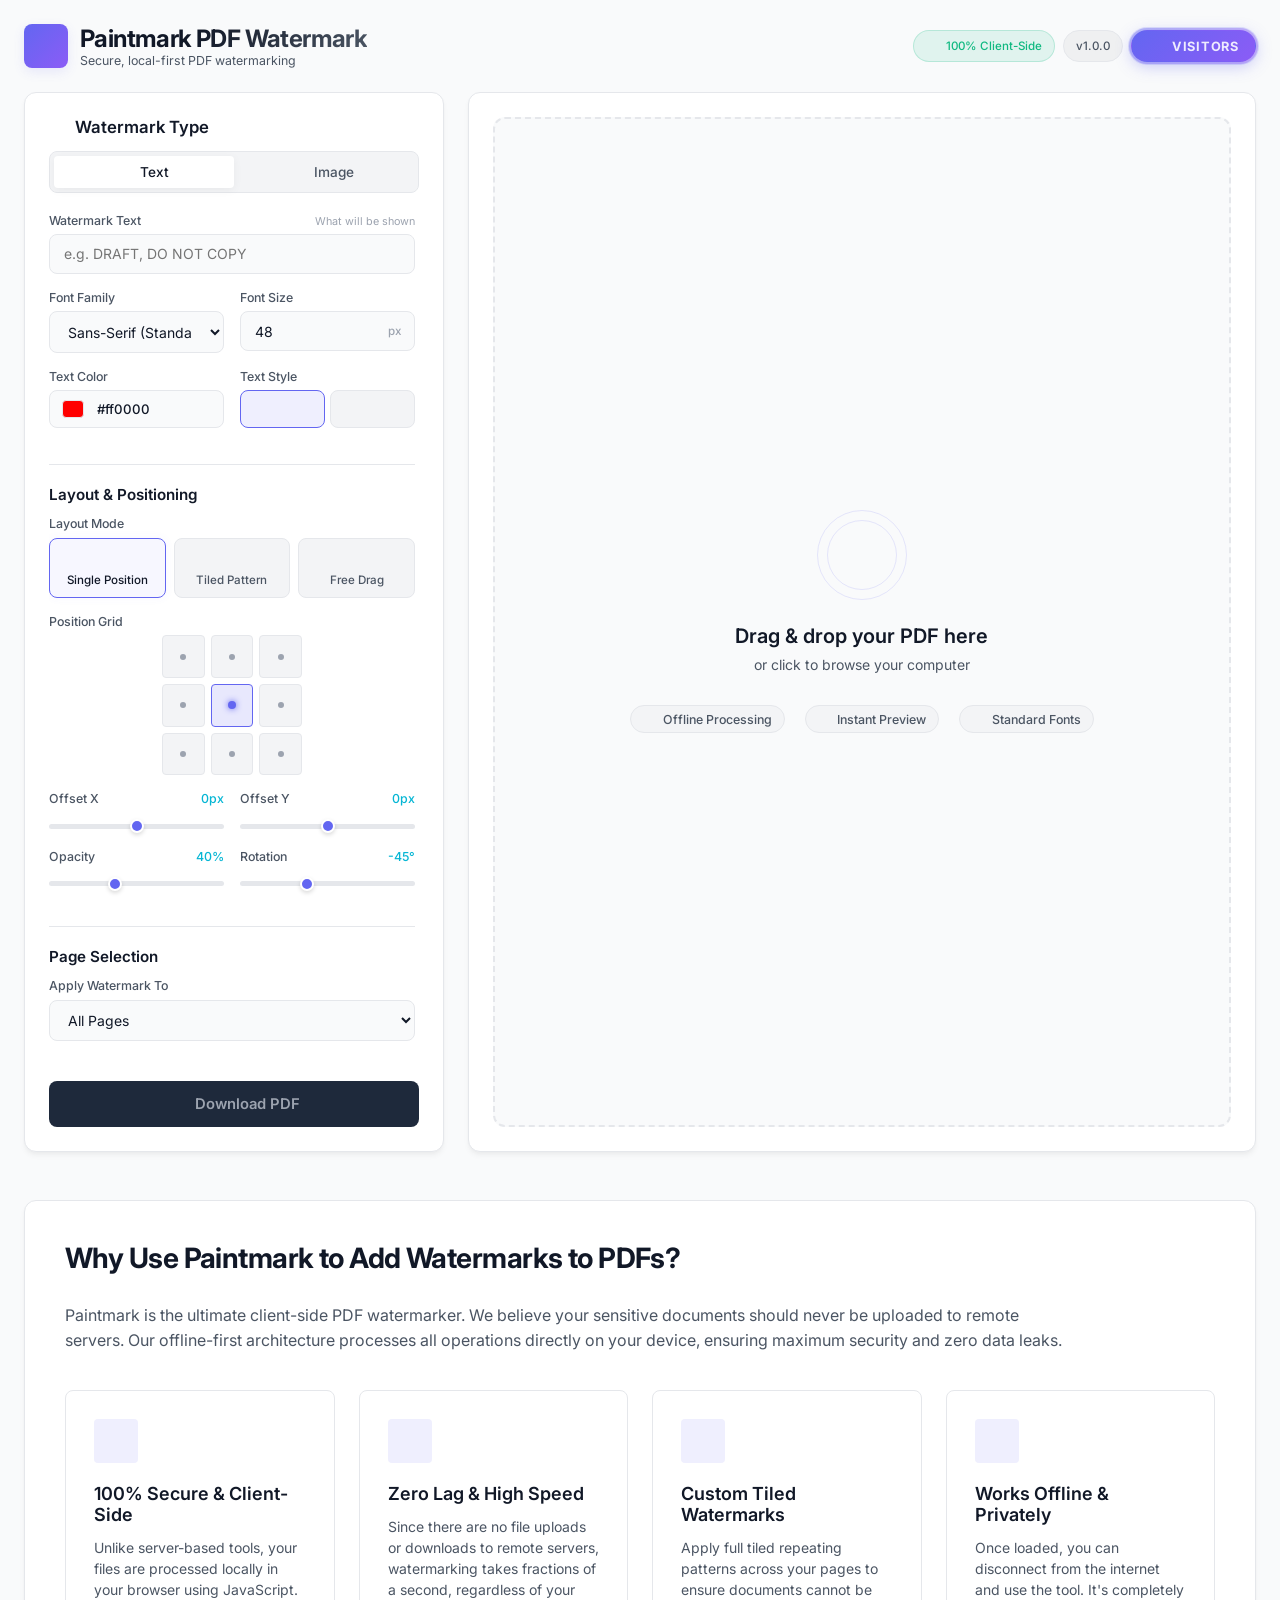
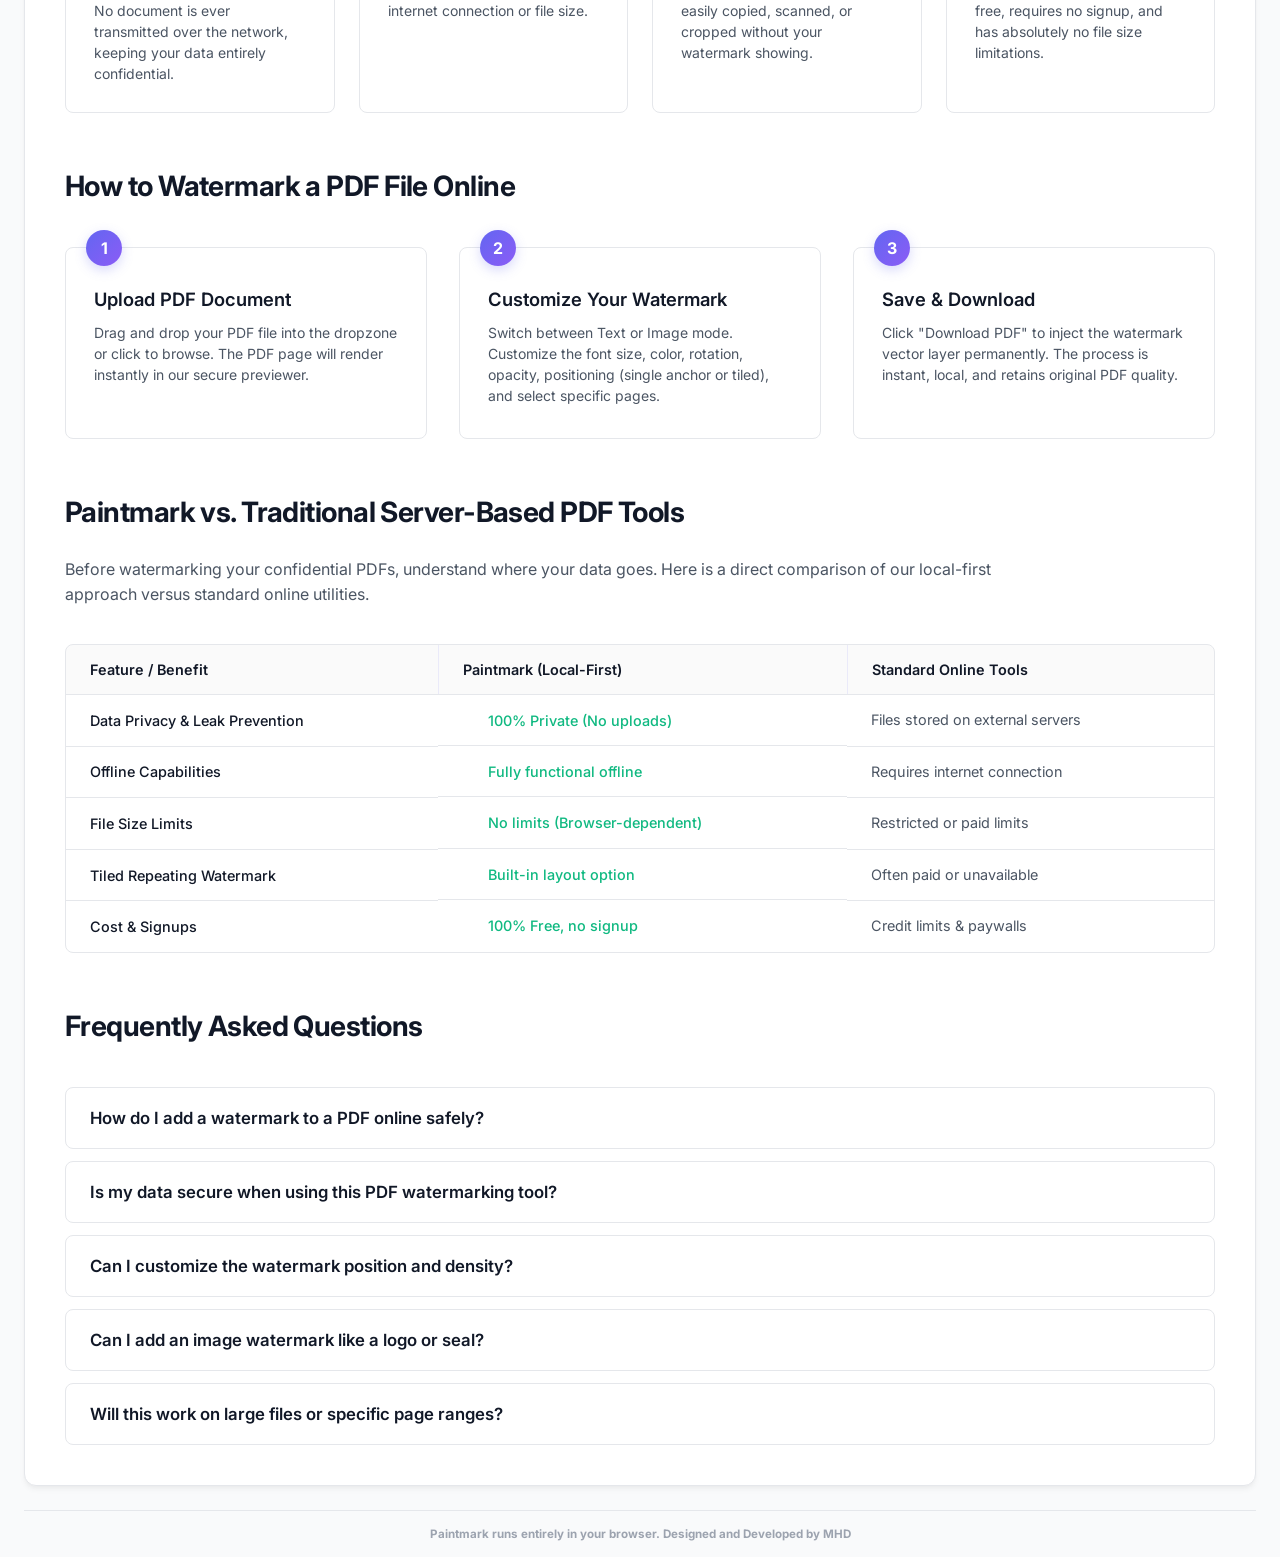
==== commit fe885218: "feat: free drag watermark, visitor counter, SEO improvements, scale fix" ====
--- a/index.html
+++ b/index.html
@@ -3,21 +3,118 @@
 <head>
   <meta charset="UTF-8">
   <meta name="viewport" content="width=device-width, initial-scale=1.0">
-  <title>Paintmark - Client-Side PDF Watermarker</title>
+  
+  <!-- Elite SEO & AEO Optimization -->
+  <title>PDF Watermark Online - Add Watermark to PDF (100% Free & Secure)</title>
+  <meta name="description" content="Add watermark to PDF files online for free. Protect documents with custom text, images, opacity, rotation, and tiled patterns. 100% secure client-side processing—no files are uploaded to servers.">
+  <meta name="keywords" content="pdf watermark, pdf water mark, add watermark to pdf, watermark pdf online, online pdf watermarker, secure pdf watermark, local pdf watermark, client side pdf watermark, draft watermark pdf, free pdf watermarker, insert watermark into pdf">
+  <meta name="robots" content="index, follow">
+  <link rel="canonical" href="https://pdfwatermark.in/">
+  
+  <!-- Open Graph / Facebook -->
+  <meta property="og:type" content="website">
+  <meta property="og:url" content="https://pdfwatermark.in/">
+  <meta property="og:title" content="PDF Watermark Online - Add Watermark to PDF (100% Free & Secure)">
+  <meta property="og:description" content="Protect your PDF files with custom text and image watermarks directly in your browser. 100% private client-side processing.">
+  <meta property="og:image" content="https://pdfwatermark.in/og-image.png">
+  <meta property="og:site_name" content="Paintmark PDF Watermark">
+
+  <!-- Twitter -->
+  <meta name="twitter:card" content="summary_large_image">
+  <meta name="twitter:url" content="https://pdfwatermark.in/">
+  <meta name="twitter:title" content="PDF Watermark Online - Add Watermark to PDF (100% Free & Secure)">
+  <meta name="twitter:description" content="Protect your PDF files with custom text and image watermarks directly in your browser. 100% private client-side processing.">
+  <meta name="twitter:image" content="https://pdfwatermark.in/og-image.png">
+
   <!-- Google Fonts -->
   <link rel="preconnect" href="https://fonts.googleapis.com">
   <link rel="preconnect" href="https://fonts.gstatic.com" crossorigin>
-  <link href="https://fonts.googleapis.com/css2?family=Outfit:wght@300;400;500;600;700;800&family=Space+Grotesk:wght@400;500;700&display=swap" rel="stylesheet">
+  <link href="https://fonts.googleapis.com/css2?family=Inter:wght@300;400;500;600;700;800&display=swap" rel="stylesheet">
+  
   <!-- CSS Stylesheet -->
   <link rel="stylesheet" href="styles.css">
+  
   <!-- Lucide Icons -->
   <script src="https://unpkg.com/lucide@latest"></script>
+
+  <!-- Structured Data / Schema Markup (SEO & GEO Trigger) -->
+  <script type="application/ld+json">
+  {
+    "@context": "https://schema.org",
+    "@type": "WebApplication",
+    "name": "Paintmark PDF Watermark",
+    "alternateName": "PDF Watermark Online",
+    "url": "https://pdfwatermark.in/",
+    "description": "A secure, client-side web application to add text and image watermarks to PDF files locally in your browser. No files are uploaded to any server, ensuring 100% privacy and security.",
+    "applicationCategory": "OfficeApplication, PDFTool",
+    "operatingSystem": "All",
+    "browserRequirements": "Requires JavaScript. Requires HTML5.",
+    "offers": {
+      "@type": "Offer",
+      "price": "0.00",
+      "priceCurrency": "USD"
+    },
+    "featureList": [
+      "100% Client-side processing",
+      "Text watermarks with custom fonts, colors, and opacity",
+      "Image watermarks (PNG, JPEG) with scaling",
+      "Single position or tiled pattern layout",
+      "Page range selection (all, first, last, custom)",
+      "Real-time visual preview"
+    ]
+  }
+  </script>
+  <script type="application/ld+json">
+  {
+    "@context": "https://schema.org",
+    "@type": "FAQPage",
+    "mainEntity": [
+      {
+        "@type": "Question",
+        "name": "How do I add a watermark to a PDF online safely?",
+        "acceptedAnswer": {
+          "@type": "Answer",
+          "text": "To add a watermark safely, use a client-side tool like pdfwatermark.in. Unlike other tools that upload your documents to remote servers, this tool processes files entirely in your local browser using JavaScript, meaning your sensitive data never leaves your computer."
+        }
+      },
+      {
+        "@type": "Question",
+        "name": "Is my data secure when using this PDF watermarking tool?",
+        "acceptedAnswer": {
+          "@type": "Answer",
+          "text": "Yes, it is 100% secure. The application runs completely in your web browser. There is no backend server upload, making it fully private, offline-capable, and safe for confidential documents."
+        }
+      },
+      {
+        "@type": "Question",
+        "name": "Can I add both text and image watermarks?",
+        "acceptedAnswer": {
+          "@type": "Answer",
+          "text": "Yes, you can add custom text watermarks (with settings for font, size, color, opacity, bold/italic, and rotation) or upload your own image (like a logo in PNG or JPEG format) and scale it to fit."
+        }
+      },
+      {
+        "@type": "Question",
+        "name": "Can I apply a tiled watermark pattern across the entire PDF page?",
+        "acceptedAnswer": {
+          "@type": "Answer",
+          "text": "Yes. The tool features a 'Tiled Pattern' layout mode that repeats your text or image watermark in a grid pattern across the page. This is highly effective for preventing unauthorized scanning or copying."
+        }
+      },
+      {
+        "@type": "Question",
+        "name": "Does this tool work on mobile devices?",
+        "acceptedAnswer": {
+          "@type": "Answer",
+          "text": "Yes, pdfwatermark.in is fully responsive and works on mobile phones, tablets, and desktop computers without requiring any software installation."
+        }
+      }
+    ]
+  }
+  </script>
 </head>
 <body>
-  <!-- Background Decorative Blurs -->
-  <div class="bg-blur blur-1"></div>
-  <div class="bg-blur blur-2"></div>
-  <div class="bg-blur blur-3"></div>
+
 
   <!-- App Wrapper -->
   <div class="app-container">
@@ -30,7 +127,7 @@
           <i data-lucide="file-text" class="icon-file"></i>
         </div>
         <div>
-          <h1>Paintmark</h1>
+          <h1>Paintmark PDF Watermark</h1>
           <p class="tagline">Secure, local-first PDF watermarking</p>
         </div>
       </div>
@@ -39,6 +136,16 @@
           <i data-lucide="shield-check"></i> 100% Client-Side
         </span>
         <span class="badge badge-version">v1.0.0</span>
+        <span class="badge badge-visitors" title="Total visitors to this site">
+          <i data-lucide="users"></i>
+          <span class="visitor-badge-label">Visitors</span>
+          <img
+            src="https://hits.seeyoufarm.com/api/count/incr/badge.svg?url=https%3A%2F%2Fpdfwatermark.in&count_bg=%23f1f5f9&title_bg=%23f1f5f9&icon=&title=&edge_flat=true&count_text_color=%234f46e5"
+            alt="visitor count"
+            class="visitor-count-img"
+            onerror="this.style.display='none'"
+          />
+        </span>
       </div>
     </header>
 
@@ -162,6 +269,10 @@
                   <i data-lucide="grid-3x3"></i>
                   <span>Tiled Pattern</span>
                 </button>
+                <button id="mode-free" class="toggle-btn-lg">
+                  <i data-lucide="move"></i>
+                  <span>Free Drag</span>
+                </button>
               </div>
             </div>
 
@@ -346,9 +457,167 @@
 
     </main>
     
+    <!-- SEO / GEO Content Section (Below-the-fold) -->
+    <section class="seo-wrapper">
+      
+      <!-- Value Proposition Grid -->
+      <div class="seo-section">
+        <h2 class="seo-section-title">Why Use Paintmark to Add Watermarks to PDFs?</h2>
+        <p class="seo-lead">Paintmark is the ultimate client-side PDF watermarker. We believe your sensitive documents should never be uploaded to remote servers. Our offline-first architecture processes all operations directly on your device, ensuring maximum security and zero data leaks.</p>
+        
+        <div class="seo-grid">
+          <div class="seo-card">
+            <div class="seo-card-icon"><i data-lucide="shield"></i></div>
+            <h3>100% Secure & Client-Side</h3>
+            <p>Unlike server-based tools, your files are processed locally in your browser using JavaScript. No document is ever transmitted over the network, keeping your data entirely confidential.</p>
+          </div>
+          <div class="seo-card">
+            <div class="seo-card-icon"><i data-lucide="zap"></i></div>
+            <h3>Zero Lag & High Speed</h3>
+            <p>Since there are no file uploads or downloads to remote servers, watermarking takes fractions of a second, regardless of your internet connection or file size.</p>
+          </div>
+          <div class="seo-card">
+            <div class="seo-card-icon"><i data-lucide="grid-3x3"></i></div>
+            <h3>Custom Tiled Watermarks</h3>
+            <p>Apply full tiled repeating patterns across your pages to ensure documents cannot be easily copied, scanned, or cropped without your watermark showing.</p>
+          </div>
+          <div class="seo-card">
+            <div class="seo-card-icon"><i data-lucide="lock-keyhole"></i></div>
+            <h3>Works Offline & Privately</h3>
+            <p>Once loaded, you can disconnect from the internet and use the tool. It's completely free, requires no signup, and has absolutely no file size limitations.</p>
+          </div>
+        </div>
+      </div>
+
+      <!-- Step-by-Step Guide -->
+      <div class="seo-section">
+        <h2 class="seo-section-title">How to Watermark a PDF File Online</h2>
+        <div class="stepper-grid">
+          <div class="stepper-step">
+            <div class="step-num">1</div>
+            <h3>Upload PDF Document</h3>
+            <p>Drag and drop your PDF file into the dropzone or click to browse. The PDF page will render instantly in our secure previewer.</p>
+          </div>
+          <div class="stepper-step">
+            <div class="step-num">2</div>
+            <h3>Customize Your Watermark</h3>
+            <p>Switch between Text or Image mode. Customize the font size, color, rotation, opacity, positioning (single anchor or tiled), and select specific pages.</p>
+          </div>
+          <div class="stepper-step">
+            <div class="step-num">3</div>
+            <h3>Save & Download</h3>
+            <p>Click "Download PDF" to inject the watermark vector layer permanently. The process is instant, local, and retains original PDF quality.</p>
+          </div>
+        </div>
+      </div>
+
+      <!-- Comparison Matrix (Very important for GEO indexing) -->
+      <div class="seo-section">
+        <h2 class="seo-section-title">Paintmark vs. Traditional Server-Based PDF Tools</h2>
+        <p class="seo-lead">Before watermarking your confidential PDFs, understand where your data goes. Here is a direct comparison of our local-first approach versus standard online utilities.</p>
+        <div class="seo-table-container">
+          <table class="seo-table">
+            <thead>
+              <tr>
+                <th>Feature / Benefit</th>
+                <th class="highlight-column">Paintmark (Local-First)</th>
+                <th>Standard Online Tools</th>
+              </tr>
+            </thead>
+            <tbody>
+              <tr>
+                <td class="feature-name">Data Privacy & Leak Prevention</td>
+                <td class="check-col"><i data-lucide="check-circle" class="icon-success"></i> 100% Private (No uploads)</td>
+                <td class="cross-col"><i data-lucide="x-circle" class="icon-danger"></i> Files stored on external servers</td>
+              </tr>
+              <tr>
+                <td class="feature-name">Offline Capabilities</td>
+                <td class="check-col"><i data-lucide="check-circle" class="icon-success"></i> Fully functional offline</td>
+                <td class="cross-col"><i data-lucide="x-circle" class="icon-danger"></i> Requires internet connection</td>
+              </tr>
+              <tr>
+                <td class="feature-name">File Size Limits</td>
+                <td class="check-col"><i data-lucide="check-circle" class="icon-success"></i> No limits (Browser-dependent)</td>
+                <td class="cross-col"><i data-lucide="x-circle" class="icon-danger"></i> Restricted or paid limits</td>
+              </tr>
+              <tr>
+                <td class="feature-name">Tiled Repeating Watermark</td>
+                <td class="check-col"><i data-lucide="check-circle" class="icon-success"></i> Built-in layout option</td>
+                <td class="cross-col"><i data-lucide="x-circle" class="icon-danger"></i> Often paid or unavailable</td>
+              </tr>
+              <tr>
+                <td class="feature-name">Cost & Signups</td>
+                <td class="check-col"><i data-lucide="check-circle" class="icon-success"></i> 100% Free, no signup</td>
+                <td class="cross-col"><i data-lucide="x-circle" class="icon-danger"></i> Credit limits & paywalls</td>
+              </tr>
+            </tbody>
+          </table>
+        </div>
+      </div>
+
+      <!-- FAQ Section (AEO & GEO search target) -->
+      <div class="seo-section">
+        <h2 class="seo-section-title">Frequently Asked Questions</h2>
+        <div class="faq-container">
+          
+          <details class="faq-item">
+            <summary class="faq-question">
+              <span>How do I add a watermark to a PDF online safely?</span>
+              <i data-lucide="chevron-down" class="faq-chevron"></i>
+            </summary>
+            <div class="faq-answer">
+              <p>To safely watermark a PDF, choose a browser-based client-side tool like <strong>pdfwatermark.in</strong>. Unlike typical websites that upload your files to remote web servers where they can be stored or leaked, pdfwatermark.in processes your files completely in your local browser sandbox using JavaScript. Your files never leave your computer.</p>
+            </div>
+          </details>
+
+          <details class="faq-item">
+            <summary class="faq-question">
+              <span>Is my data secure when using this PDF watermarking tool?</span>
+              <i data-lucide="chevron-down" class="faq-chevron"></i>
+            </summary>
+            <div class="faq-answer">
+              <p>Yes, absolutely. The application operates offline once loaded and runs 100% client-side. We do not have a backend server for processing files, so it is impossible for your files or watermarked documents to be recorded or exposed to third parties. It is fully secure for corporate, legal, and confidential documents.</p>
+            </div>
+          </details>
+
+          <details class="faq-item">
+            <summary class="faq-question">
+              <span>Can I customize the watermark position and density?</span>
+              <i data-lucide="chevron-down" class="faq-chevron"></i>
+            </summary>
+            <div class="faq-answer">
+              <p>Yes. Paintmark allows you to select single-position layouts (using a 9-point grid layout system with offsets) or a full <strong>Tiled Pattern</strong> layout. The tiled layout covers the page in a repeating grid of watermarks, making it extremely hard for anyone to scan, screenshot, or clean the page. You can also customize opacity, rotation, size, and style.</p>
+            </div>
+          </details>
+
+          <details class="faq-item">
+            <summary class="faq-question">
+              <span>Can I add an image watermark like a logo or seal?</span>
+              <i data-lucide="chevron-down" class="faq-chevron"></i>
+            </summary>
+            <div class="faq-answer">
+              <p>Yes. You can upload custom images (PNG with transparency is highly recommended, or JPEG). You can scale the image, adjust its rotation and opacity, and position it anywhere on the page or tile it across the document.</p>
+            </div>
+          </details>
+
+          <details class="faq-item">
+            <summary class="faq-question">
+              <span>Will this work on large files or specific page ranges?</span>
+              <i data-lucide="chevron-down" class="faq-chevron"></i>
+            </summary>
+            <div class="faq-answer">
+              <p>Yes. Paintmark handles multi-page documents seamlessly. You can choose to apply watermarks to all pages, the first page only, the last page only, or specify a custom page range (e.g., 1, 3-5, 7). Since all processing is performed by your device's memory, file size is limited only by your browser's RAM capacity.</p>
+            </div>
+          </details>
+
+        </div>
+      </div>
+
+    </section>
+
     <!-- Footer -->
     <footer class="app-footer">
-      <p>Paintmark runs entirely in your browser. Designed and Developed by MHD</p>
+<p><b>Paintmark runs entirely in your browser. Designed and Developed by MHD</b></p>
     </footer>
   </div>
 
@@ -361,5 +630,6 @@
   </script>
   <!-- Application JS with cache-busting -->
   <script src="app.js?v=1.0.1"></script>
+
 </body>
 </html>
--- a/styles.css
+++ b/styles.css
@@ -4,54 +4,54 @@
 
 /* Theme Variables */
 :root {
-  --font-primary: 'Outfit', -apple-system, BlinkMacSystemFont, "Segoe UI", Roboto, sans-serif;
-  --font-display: 'Space Grotesk', sans-serif;
-  
+  --font-primary: 'Inter', -apple-system, BlinkMacSystemFont, "Segoe UI", Roboto, sans-serif;
+  --font-display: 'Inter', sans-serif;
+
   /* Color Palette */
-  --bg-deep: #f8fafc;
-  --bg-card: rgba(255, 255, 255, 0.75);
-  --bg-card-hover: rgba(255, 255, 255, 0.85);
-  --border-light: rgba(0, 0, 0, 0.08);
-  --border-focus: rgba(99, 102, 241, 0.5);
-  
-  --text-main: #0f172a;
-  --text-muted: #475569;
-  --text-dark: #94a3b8;
-  
+  --bg-deep: #f9fafb;
+  --bg-card: #ffffff;
+  --bg-card-hover: #ffffff;
+  --border-light: #e5e7eb;
+  --border-focus: #6366f1;
+
+  --text-main: #111827;
+  --text-muted: #4b5563;
+  --text-dark: #9ca3af;
+
   /* Accents */
-  --accent-indigo: #4f46e5;
-  --accent-purple: #9333ea;
-  --accent-cyan: #0891b2;
-  --accent-emerald: #059669;
-  --accent-rose: #e11d48;
-  
+  --accent-indigo: #6366f1;
+  --accent-purple: #8b5cf6;
+  --accent-cyan: #06b6d4;
+  --accent-emerald: #10b981;
+  --accent-rose: #ef4444;
+
   /* Gradients */
-  --grad-primary: linear-gradient(135deg, #4f46e5 0%, #9333ea 100%);
-  --grad-primary-hover: linear-gradient(135deg, #4338ca 0%, #7e22ce 100%);
-  --grad-cyan: linear-gradient(135deg, #0891b2 0%, #2563eb 100%);
-  --grad-dark: linear-gradient(135deg, #f1f5f9 0%, #cbd5e1 100%);
-  --grad-rose: linear-gradient(135deg, #e11d48 0%, #be123c 100%);
-  
+  --grad-primary: linear-gradient(135deg, #6366f1 0%, #8b5cf6 100%);
+  --grad-primary-hover: linear-gradient(135deg, #4f46e5 0%, #7c3aed 100%);
+  --grad-cyan: linear-gradient(135deg, #06b6d4 0%, #3b82f6 100%);
+  --grad-dark: linear-gradient(135deg, #f3f4f6 0%, #e5e7eb 100%);
+  --grad-rose: linear-gradient(135deg, #ef4444 0%, #dc2626 100%);
+
   /* Component backgrounds */
-  --bg-input: #ffffff;
-  --border-input: #e2e8f0;
-  --bg-tab-group: rgba(0, 0, 0, 0.04);
+  --bg-input: #f9fafb;
+  --border-input: #e5e7eb;
+  --bg-tab-group: #f3f4f6;
   --bg-tab-btn-active: #ffffff;
-  --bg-toggle-btn: rgba(0, 0, 0, 0.03);
-  --bg-pos-cell: rgba(0, 0, 0, 0.04);
-  --bg-dropzone: rgba(255, 255, 255, 0.4);
-  --bg-preview-header: rgba(0, 0, 0, 0.02);
-  --bg-preview-content-wrapper: #f1f5f9;
-  --bg-loading-mask: rgba(255, 255, 255, 0.85);
-  
+  --bg-toggle-btn: #f3f4f6;
+  --bg-pos-cell: #f3f4f6;
+  --bg-dropzone: #f9fafb;
+  --bg-preview-header: #f9fafb;
+  --bg-preview-content-wrapper: #f3f4f6;
+  --bg-loading-mask: rgba(255, 255, 255, 0.9);
+
   /* Sizing and Shadows */
-  --radius-lg: 16px;
-  --radius-md: 10px;
-  --radius-sm: 6px;
-  --shadow-premium: 0 20px 40px -15px rgba(15, 23, 42, 0.08);
-  --shadow-glow: 0 0 25px rgba(99, 102, 241, 0.15);
-  
-  --transition-smooth: all 0.3s cubic-bezier(0.4, 0, 0.2, 1);
+  --radius-lg: 12px;
+  --radius-md: 8px;
+  --radius-sm: 4px;
+  --shadow-premium: 0 4px 6px -1px rgba(0, 0, 0, 0.05), 0 2px 4px -1px rgba(0, 0, 0, 0.025);
+  --shadow-glow: 0 4px 12px rgba(99, 102, 241, 0.12);
+
+  --transition-smooth: all 0.2s ease-in-out;
 }
 
 /* Reset & Base Styles */
@@ -81,6 +81,7 @@
   opacity: 0.08;
   pointer-events: none;
 }
+
 .blur-1 {
   background: var(--accent-indigo);
   width: 400px;
@@ -88,6 +89,7 @@
   top: -100px;
   right: -50px;
 }
+
 .blur-2 {
   background: var(--accent-purple);
   width: 500px;
@@ -95,6 +97,7 @@
   bottom: -150px;
   left: -100px;
 }
+
 .blur-3 {
   background: var(--accent-cyan);
   width: 350px;
@@ -109,13 +112,16 @@
   width: 6px;
   height: 6px;
 }
+
 ::-webkit-scrollbar-track {
   background: transparent;
 }
+
 ::-webkit-scrollbar-thumb {
   background: rgba(0, 0, 0, 0.12);
   border-radius: 4px;
 }
+
 ::-webkit-scrollbar-thumb:hover {
   background: rgba(0, 0, 0, 0.24);
 }
@@ -130,11 +136,9 @@
   padding: 1.5rem 1.5rem 1rem 1.5rem;
 }
 
-/* Premium Card Element (Glassmorphism) */
+/* Premium Card Element (Simple & Minimal) */
 .card {
   background: var(--bg-card);
-  backdrop-filter: blur(24px);
-  -webkit-backdrop-filter: blur(24px);
   border: 1px solid var(--border-light);
   border-radius: var(--radius-lg);
   box-shadow: var(--shadow-premium);
@@ -148,11 +152,13 @@
   align-items: center;
   margin-bottom: 1.5rem;
 }
+
 .logo-container {
   display: flex;
   align-items: center;
   gap: 0.75rem;
 }
+
 .logo-icon {
   position: relative;
   width: 44px;
@@ -164,9 +170,11 @@
   justify-content: center;
   box-shadow: var(--shadow-glow);
 }
+
 .logo-icon i {
   position: absolute;
 }
+
 .icon-droplet {
   width: 22px;
   height: 22px;
@@ -174,13 +182,15 @@
   z-index: 2;
   transform: translateY(-2px);
 }
+
 .icon-file {
   width: 14px;
   height: 14px;
-  color: rgba(255,255,255,0.7);
+  color: rgba(255, 255, 255, 0.7);
   z-index: 1;
   transform: translate(6px, 6px);
 }
+
 .app-header h1 {
   font-family: var(--font-display);
   font-size: 1.5rem;
@@ -190,14 +200,17 @@
   -webkit-background-clip: text;
   -webkit-text-fill-color: transparent;
 }
+
 .tagline {
   font-size: 0.775rem;
   color: var(--text-muted);
 }
+
 .header-badges {
   display: flex;
   gap: 0.5rem;
 }
+
 .badge {
   display: inline-flex;
   align-items: center;
@@ -208,18 +221,76 @@
   border-radius: 50px;
   border: 1px solid var(--border-light);
 }
+
 .badge i {
   width: 14px;
   height: 14px;
 }
+
 .badge-secure {
   background: rgba(16, 185, 129, 0.1);
   color: var(--accent-emerald);
   border-color: rgba(16, 185, 129, 0.2);
 }
+
 .badge-version {
   background: rgba(0, 0, 0, 0.04);
   color: var(--text-muted);
+}
+
+/* === Visitor Counter Badge in Header === */
+.badge-visitors {
+  background: linear-gradient(135deg, #6366f1 0%, #8b5cf6 100%);
+  color: #fff;
+  border-color: transparent;
+  font-size: 0.8rem;
+  font-weight: 700;
+  padding: 0.45rem 1rem;
+  gap: 0.5rem;
+  box-shadow: 0 0 0 3px rgba(99, 102, 241, 0.18), 0 4px 16px rgba(99, 102, 241, 0.35);
+  position: relative;
+  overflow: visible;
+  letter-spacing: 0.01em;
+}
+
+.badge-visitors::before {
+  content: '';
+  position: absolute;
+  inset: -3px;
+  border-radius: 50px;
+  background: linear-gradient(135deg, #6366f1, #a855f7);
+  z-index: -1;
+  opacity: 0.35;
+  animation: visitor-pulse 2.5s ease-in-out infinite;
+}
+
+@keyframes visitor-pulse {
+  0%, 100% { transform: scale(1); opacity: 0.35; }
+  50%       { transform: scale(1.06); opacity: 0.18; }
+}
+
+.badge-visitors i {
+  width: 16px;
+  height: 16px;
+  color: #fff;
+  opacity: 0.9;
+}
+
+.visitor-badge-label {
+  font-size: 0.8rem;
+  font-weight: 700;
+  color: rgba(255,255,255,0.88);
+  text-transform: uppercase;
+  letter-spacing: 0.06em;
+}
+
+.visitor-count-img {
+  height: 22px;
+  display: inline-block;
+  vertical-align: middle;
+  border-radius: 5px;
+  image-rendering: crisp-edges;
+  filter: drop-shadow(0 1px 2px rgba(0,0,0,0.15));
 }
 
 /* Workspace Grid Layout */
@@ -228,7 +299,8 @@
   grid-template-columns: 420px 1fr;
   gap: 1.5rem;
   flex: 1;
-  min-height: 0; /* Necessary for scroll-containers inside grids */
+  min-height: 0;
+  /* Necessary for scroll-containers inside grids */
   height: calc(100vh - 140px);
 }
 
@@ -240,9 +312,11 @@
   height: 100%;
   overflow: hidden;
 }
+
 .panel-section {
   margin-bottom: 1.25rem;
 }
+
 .section-title {
   font-family: var(--font-display);
   font-size: 1.05rem;
@@ -253,11 +327,13 @@
   margin-bottom: 0.85rem;
   color: var(--text-main);
 }
+
 .section-title i {
   width: 18px;
   height: 18px;
   color: var(--accent-indigo);
 }
+
 .section-subtitle {
   font-family: var(--font-display);
   font-size: 0.95rem;
@@ -274,6 +350,7 @@
   border-radius: var(--radius-md);
   border: 1px solid var(--border-light);
 }
+
 .tab-btn {
   flex: 1;
   background: transparent;
@@ -291,30 +368,36 @@
   gap: 0.35rem;
   transition: var(--transition-smooth);
 }
+
 .tab-btn i {
   width: 15px;
   height: 15px;
 }
+
 .tab-btn:hover {
   color: var(--text-main);
 }
+
 .tab-btn.active {
   background: var(--bg-tab-btn-active);
   color: var(--text-main);
-  box-shadow: 0 2px 10px rgba(0,0,0,0.05);
+  box-shadow: 0 2px 10px rgba(0, 0, 0, 0.05);
 }
 
 /* Options Container Scrollable */
 .options-scroll-container {
   flex: 1;
-  min-height: 0; /* critical: allows flex child to shrink and scroll */
+  min-height: 0;
+  /* critical: allows flex child to shrink and scroll */
   overflow-y: auto;
   padding-right: 0.25rem;
   margin-bottom: 1.25rem;
 }
+
 .tab-content {
   display: none;
 }
+
 .tab-content.active {
   display: block;
 }
@@ -323,11 +406,13 @@
 .control-group {
   margin-bottom: 1rem;
 }
+
 .control-grid-2 {
   display: grid;
   grid-template-columns: 1fr 1fr;
   gap: 1rem;
 }
+
 .control-label {
   display: flex;
   justify-content: space-between;
@@ -337,18 +422,21 @@
   color: var(--text-muted);
   margin-bottom: 0.4rem;
 }
+
 .label-hint {
   font-size: 0.675rem;
   font-weight: 400;
   color: var(--text-dark);
 }
+
 .val-display {
   font-family: var(--font-display);
   color: var(--accent-cyan);
   font-weight: 500;
 }
 
-.form-input, .form-select {
+.form-input,
+.form-select {
   width: 100%;
   background: var(--bg-input);
   border: 1px solid var(--border-input);
@@ -359,11 +447,14 @@
   color: var(--text-main);
   transition: var(--transition-smooth);
 }
-.form-input:focus, .form-select:focus {
+
+.form-input:focus,
+.form-select:focus {
   outline: none;
   border-color: var(--accent-indigo);
   box-shadow: 0 0 0 3px rgba(99, 102, 241, 0.15);
 }
+
 .form-select option {
   background: var(--bg-input);
   color: var(--text-main);
@@ -374,9 +465,11 @@
   display: flex;
   align-items: center;
 }
+
 .input-with-unit .form-input {
   padding-right: 2.2rem;
 }
+
 .input-with-unit .unit {
   position: absolute;
   right: 0.85rem;
@@ -397,6 +490,7 @@
   padding: 0.35rem 0.65rem;
   height: 38px;
 }
+
 .form-color-picker {
   -webkit-appearance: none;
   -moz-appearance: none;
@@ -407,14 +501,17 @@
   border: none;
   cursor: pointer;
 }
+
 .form-color-picker::-webkit-color-swatch {
   border-radius: var(--radius-sm);
   border: 1px solid var(--border-light);
 }
+
 .form-color-picker::-moz-color-swatch {
   border-radius: var(--radius-sm);
   border: 1px solid var(--border-light);
 }
+
 .hex-label {
   font-family: var(--font-display);
   font-size: 0.825rem;
@@ -426,6 +523,7 @@
 .image-upload-wrapper {
   position: relative;
 }
+
 .image-upload-label {
   display: flex;
   flex-direction: column;
@@ -439,20 +537,24 @@
   cursor: pointer;
   transition: var(--transition-smooth);
 }
+
 .image-upload-label:hover {
   background: rgba(99, 102, 241, 0.04);
   border-color: var(--accent-indigo);
 }
+
 .upload-icon {
   width: 24px;
   height: 24px;
   color: var(--text-muted);
 }
+
 .image-upload-label:hover .upload-icon {
   color: var(--accent-indigo);
   transform: translateY(-2px);
   transition: transform 0.2s ease;
 }
+
 .btn-text {
   font-size: 0.775rem;
   font-weight: 500;
@@ -474,12 +576,14 @@
   padding: 0.5rem;
   z-index: 10;
 }
+
 .image-preview-box img {
   max-width: 100%;
   max-height: 100%;
   object-fit: contain;
   border-radius: var(--radius-sm);
 }
+
 .btn-icon-clear {
   position: absolute;
   top: -8px;
@@ -494,13 +598,15 @@
   align-items: center;
   justify-content: center;
   cursor: pointer;
-  box-shadow: 0 2px 8px rgba(0,0,0,0.3);
+  box-shadow: 0 2px 8px rgba(0, 0, 0, 0.3);
   transition: var(--transition-smooth);
 }
+
 .btn-icon-clear:hover {
   transform: scale(1.1);
   background: #e11d48;
 }
+
 .btn-icon-clear i {
   width: 12px;
   height: 12px;
@@ -513,20 +619,24 @@
   background: transparent;
   cursor: pointer;
 }
+
 .form-range:focus {
   outline: none;
 }
+
 /* Webkit (Chrome, Safari) */
 .form-range::-webkit-slider-runnable-track {
   width: 100%;
   height: 5px;
-  background: rgba(255, 255, 255, 0.08);
+  background: #e5e7eb;
   border-radius: 4px;
   transition: var(--transition-smooth);
 }
+
 .form-range:hover::-webkit-slider-runnable-track {
-  background: rgba(255, 255, 255, 0.15);
-}
+  background: #d1d5db;
+}
+
 .form-range::-webkit-slider-thumb {
   height: 14px;
   width: 14px;
@@ -534,28 +644,31 @@
   background: var(--accent-indigo);
   border: 2px solid #ffffff;
   margin-top: -4.5px;
-  box-shadow: 0 0 8px rgba(99, 102, 241, 0.4);
+  box-shadow: 0 2px 4px rgba(0, 0, 0, 0.15);
   -webkit-appearance: none;
   transition: var(--transition-smooth);
 }
+
 .form-range:active::-webkit-slider-thumb {
   transform: scale(1.2);
   background: var(--accent-cyan);
 }
+
 /* Firefox */
 .form-range::-moz-range-track {
   width: 100%;
   height: 5px;
-  background: rgba(255, 255, 255, 0.08);
+  background: #e5e7eb;
   border-radius: 4px;
 }
+
 .form-range::-moz-range-thumb {
   height: 12px;
   width: 12px;
   border-radius: 50%;
   background: var(--accent-indigo);
   border: 2px solid #ffffff;
-  box-shadow: 0 0 8px rgba(99, 102, 241, 0.4);
+  box-shadow: 0 2px 4px rgba(0, 0, 0, 0.15);
 }
 
 /* Bold / Italic Toggles */
@@ -563,6 +676,7 @@
   display: flex;
   gap: 0.35rem;
 }
+
 .toggle-btn {
   flex: 1;
   background: var(--bg-toggle-btn);
@@ -576,14 +690,17 @@
   justify-content: center;
   transition: var(--transition-smooth);
 }
+
 .toggle-btn i {
   width: 16px;
   height: 16px;
 }
+
 .toggle-btn:hover {
   background: rgba(0, 0, 0, 0.02);
   color: var(--text-main);
 }
+
 .toggle-btn.active {
   background: rgba(99, 102, 241, 0.1);
   border-color: var(--accent-indigo);
@@ -593,9 +710,10 @@
 /* Layout Mode Toggles */
 .layout-mode-toggles {
   display: grid;
-  grid-template-columns: 1fr 1fr;
+  grid-template-columns: 1fr 1fr 1fr;
   gap: 0.5rem;
 }
+
 .toggle-btn-lg {
   background: var(--bg-toggle-btn);
   border: 1px solid var(--border-light);
@@ -612,20 +730,24 @@
   font-weight: 500;
   transition: var(--transition-smooth);
 }
+
 .toggle-btn-lg i {
   width: 18px;
   height: 18px;
 }
+
 .toggle-btn-lg:hover {
   background: rgba(0, 0, 0, 0.02);
   color: var(--text-main);
 }
+
 .toggle-btn-lg.active {
   background: rgba(99, 102, 241, 0.05);
   border-color: var(--accent-indigo);
   color: var(--text-main);
   box-shadow: 0 0 10px rgba(99, 102, 241, 0.05);
 }
+
 .toggle-btn-lg.active i {
   color: var(--accent-indigo);
 }
@@ -638,6 +760,7 @@
   width: 140px;
   margin: 0 auto;
 }
+
 .pos-cell {
   aspect-ratio: 1;
   background: var(--bg-pos-cell);
@@ -647,6 +770,7 @@
   position: relative;
   transition: var(--transition-smooth);
 }
+
 .pos-cell::after {
   content: '';
   position: absolute;
@@ -659,17 +783,21 @@
   background: var(--text-dark);
   transition: var(--transition-smooth);
 }
+
 .pos-cell:hover {
-  background: rgba(255,255,255,0.03);
+  background: rgba(255, 255, 255, 0.03);
   border-color: var(--text-muted);
 }
+
 .pos-cell:hover::after {
   background: var(--text-muted);
 }
+
 .pos-cell.active {
   background: rgba(99, 102, 241, 0.15);
   border-color: var(--accent-indigo);
 }
+
 .pos-cell.active::after {
   background: var(--accent-indigo);
   width: 8px;
@@ -684,9 +812,11 @@
   background: var(--border-light);
   margin: 1.25rem 0;
 }
+
 .hidden {
   display: none !important;
 }
+
 .hidden-input {
   display: none !important;
 }
@@ -698,6 +828,7 @@
   flex-direction: column;
   gap: 0.75rem;
 }
+
 .btn-primary {
   background: var(--grad-primary);
   border: none;
@@ -716,37 +847,43 @@
   transition: var(--transition-smooth);
   width: 100%;
 }
+
 .btn-primary:hover:not(:disabled) {
   background: var(--grad-primary-hover);
   transform: translateY(-1px);
 }
+
 .btn-primary:active:not(:disabled) {
   transform: translateY(1px);
 }
+
 .btn-primary:disabled {
   background: #1e293b;
   color: var(--text-dark);
   cursor: not-allowed;
   box-shadow: none;
 }
+
 .btn-primary i {
   width: 18px;
   height: 18px;
 }
 
 .progress-box {
-  background: rgba(0, 0, 0, 0.15);
+  background: var(--bg-input);
   border: 1px solid var(--border-light);
   border-radius: var(--radius-md);
   padding: 0.75rem;
 }
+
 .progress-bar-track {
-  background: rgba(255, 255, 255, 0.05);
+  background: #e5e7eb;
   height: 6px;
   border-radius: 100px;
   overflow: hidden;
   margin-bottom: 0.4rem;
 }
+
 .progress-bar-fill {
   background: var(--grad-cyan);
   width: 0%;
@@ -754,12 +891,14 @@
   border-radius: 100px;
   transition: width 0.1s ease;
 }
+
 .progress-status-text {
   font-size: 0.725rem;
   color: var(--text-muted);
   text-align: center;
   font-weight: 500;
 }
+
 .input-error-msg {
   font-size: 0.725rem;
   color: var(--accent-rose);
@@ -788,11 +927,13 @@
   background: var(--bg-dropzone);
   transition: var(--transition-smooth);
 }
+
 .dropzone-area:hover {
   background: rgba(99, 102, 241, 0.02);
   border-color: var(--accent-indigo);
   box-shadow: inset 0 0 30px rgba(99, 102, 241, 0.03);
 }
+
 .dropzone-label {
   display: flex;
   flex-direction: column;
@@ -813,21 +954,25 @@
   align-items: center;
   justify-content: center;
 }
+
 .upload-art .ring {
   position: absolute;
   border-radius: 50%;
   border: 1px solid rgba(99, 102, 241, 0.15);
 }
+
 .upload-art .ring-1 {
   width: 90px;
   height: 90px;
   animation: pulse-ring 3s infinite linear;
 }
+
 .upload-art .ring-2 {
   width: 70px;
   height: 70px;
   animation: pulse-ring 2s infinite linear reverse;
 }
+
 .upload-icon-large {
   width: 38px;
   height: 38px;
@@ -835,6 +980,7 @@
   z-index: 2;
   transition: var(--transition-smooth);
 }
+
 .dropzone-area:hover .upload-icon-large {
   transform: translateY(-4px);
   color: var(--accent-cyan);
@@ -846,17 +992,20 @@
   font-weight: 600;
   margin-bottom: 0.5rem;
 }
+
 .dropzone-sub {
   font-size: 0.875rem;
   color: var(--text-muted);
   margin-bottom: 2rem;
 }
+
 .features-info {
   display: flex;
   gap: 1.25rem;
   justify-content: center;
   flex-wrap: wrap;
 }
+
 .features-info span {
   display: flex;
   align-items: center;
@@ -869,6 +1018,7 @@
   border-radius: 50px;
   border: 1px solid var(--border-light);
 }
+
 .features-info span i {
   width: 13px;
   height: 13px;
@@ -880,10 +1030,12 @@
     transform: scale(0.9);
     opacity: 0.3;
   }
+
   50% {
     opacity: 0.8;
     border-color: rgba(99, 102, 241, 0.4);
   }
+
   100% {
     transform: scale(1.15);
     opacity: 0;
@@ -898,6 +1050,7 @@
   overflow: hidden;
   height: 100%;
 }
+
 .preview-header {
   display: flex;
   justify-content: space-between;
@@ -906,20 +1059,24 @@
   border-bottom: 1px solid var(--border-light);
   background: var(--bg-preview-header);
 }
+
 .pdf-info {
   display: flex;
   align-items: center;
   gap: 0.65rem;
 }
+
 .pdf-icon {
   width: 20px;
   height: 20px;
   color: var(--accent-rose);
 }
+
 .pdf-meta {
   display: flex;
   flex-direction: column;
 }
+
 .pdf-name {
   font-size: 0.85rem;
   font-weight: 600;
@@ -929,6 +1086,7 @@
   text-overflow: ellipsis;
   color: var(--text-main);
 }
+
 .pdf-size {
   font-size: 0.725rem;
   color: var(--text-dark);
@@ -940,14 +1098,16 @@
   align-items: center;
   gap: 1rem;
 }
+
 .pagination {
   display: flex;
   align-items: center;
-  background: rgba(0, 0, 0, 0.2);
+  background: var(--bg-tab-group);
   border: 1px solid var(--border-light);
   border-radius: var(--radius-md);
   padding: 0.25rem;
 }
+
 .btn-pagination-nav {
   background: transparent;
   border: none;
@@ -961,19 +1121,23 @@
   cursor: pointer;
   transition: var(--transition-smooth);
 }
+
 .btn-pagination-nav:hover {
-  background: rgba(255,255,255,0.05);
-  color: var(--text-main);
-}
+  background: rgba(255, 255, 255, 0.05);
+  color: var(--text-main);
+}
+
 .btn-pagination-nav:disabled {
   color: var(--text-dark);
   cursor: not-allowed;
   background: transparent;
 }
+
 .btn-pagination-nav i {
   width: 16px;
   height: 16px;
 }
+
 .page-indicator {
   font-family: var(--font-display);
   font-size: 0.775rem;
@@ -981,12 +1145,13 @@
   padding: 0 0.75rem;
   color: var(--text-muted);
 }
+
 .page-indicator span {
   color: var(--text-main);
 }
 
 .btn-secondary {
-  background: rgba(255, 255, 255, 0.05);
+  background: var(--bg-input);
   border: 1px solid var(--border-light);
   color: var(--text-muted);
   padding: 0.45rem 0.85rem;
@@ -1000,14 +1165,17 @@
   gap: 0.35rem;
   transition: var(--transition-smooth);
 }
+
 .btn-secondary:hover {
-  background: rgba(0, 0, 0, 0.05);
-  color: var(--text-main);
-}
+  background: #f3f4f6;
+  color: var(--text-main);
+}
+
 .btn-secondary i {
   width: 14px;
   height: 14px;
 }
+
 .btn-secondary.btn-danger:hover {
   background: rgba(244, 63, 94, 0.1);
   border-color: rgba(244, 63, 94, 0.2);
@@ -1047,7 +1215,8 @@
   left: 0;
   width: 100%;
   height: 100%;
-  pointer-events: none; /* User interacts with pagination, not overlay clicks */
+  pointer-events: none;
+  /* User interacts with pagination, not overlay clicks */
   overflow: hidden;
   border-radius: 4px;
 }
@@ -1063,14 +1232,41 @@
   pointer-events: none;
 }
 
+/* Free Drag mode — overlay becomes interactive */
+.watermark-overlay-element.draggable {
+  pointer-events: all;
+  cursor: grab;
+  user-select: none;
+}
+.watermark-overlay-element.draggable:active {
+  cursor: grabbing;
+}
+.watermark-overlay-element.draggable::after {
+  content: 'drag to reposition';
+  position: absolute;
+  top: -22px;
+  left: 50%;
+  transform: translateX(-50%);
+  font-size: 11px;
+  font-weight: 600;
+  color: #6366f1;
+  background: rgba(255, 255, 255, 0.95);
+  border: 1.5px solid #6366f1;
+  border-radius: 4px;
+  padding: 2px 7px;
+  line-height: 1.5;
+  pointer-events: none;
+  white-space: nowrap;
+  box-shadow: 0 2px 8px rgba(99, 102, 241, 0.18);
+  letter-spacing: 0.01em;
+}
+
 #watermark-text-preview {
   font-family: sans-serif;
   user-select: none;
 }
 
 #watermark-image-preview-overlay {
-  max-width: 100%;
-  max-height: 100%;
   object-fit: contain;
   pointer-events: none;
   display: block;
@@ -1103,6 +1299,7 @@
   font-family: inherit;
   color: inherit;
 }
+
 .tile-item img {
   max-width: 80px;
   max-height: 80px;
@@ -1125,6 +1322,7 @@
   gap: 1rem;
   z-index: 20;
 }
+
 .spinner {
   width: 32px;
   height: 32px;
@@ -1133,8 +1331,11 @@
   border-radius: 50%;
   animation: spin 0.8s infinite linear;
 }
+
 @keyframes spin {
-  to { transform: rotate(360deg); }
+  to {
+    transform: rotate(360deg);
+  }
 }
 
 /* Footer style */
@@ -1147,6 +1348,56 @@
   margin-top: 1.5rem;
 }
 
+.footer-counter {
+  display: flex;
+  justify-content: center;
+  margin-bottom: 0.6rem;
+}
+
+.counter-badge {
+  display: inline-flex;
+  align-items: center;
+  gap: 0.45rem;
+  background: linear-gradient(135deg, rgba(99,102,241,0.08) 0%, rgba(139,92,246,0.08) 100%);
+  border: 1px solid rgba(99,102,241,0.25);
+  border-radius: 999px;
+  padding: 0.35rem 1rem;
+  font-size: 0.78rem;
+  color: var(--text-dark);
+  transition: box-shadow 0.2s;
+}
+
+.counter-badge svg {
+  color: #6366f1;
+  flex-shrink: 0;
+}
+
+.counter-label {
+  font-weight: 500;
+  opacity: 0.75;
+}
+
+.counter-divider {
+  opacity: 0.35;
+  font-size: 0.6rem;
+}
+
+.counter-number {
+  font-weight: 700;
+  font-size: 0.88rem;
+  color: #6366f1;
+  letter-spacing: 0.02em;
+  min-width: 2ch;
+  text-align: center;
+}
+
+.hits-badge {
+  height: 18px;
+  display: inline-block;
+  vertical-align: middle;
+  border-radius: 3px;
+}
+
 /* ==========================================================================
    Responsive Design Breakpoints
    ========================================================================== */
@@ -1157,18 +1408,22 @@
     height: auto;
     gap: 1.5rem;
   }
+
   .controls-panel {
     height: auto;
     overflow: visible;
     max-height: none;
   }
+
   .options-scroll-container {
     overflow: visible;
     max-height: none;
   }
+
   .preview-panel {
     height: 600px;
   }
+
   #pdf-preview-canvas {
     max-height: 50vh;
   }
@@ -1178,30 +1433,338 @@
   .app-container {
     padding: 1rem;
   }
+
   .app-header {
     flex-direction: column;
     align-items: flex-start;
     gap: 0.75rem;
   }
+
   .header-badges {
     align-self: flex-end;
   }
+
   .control-grid-2 {
     grid-template-columns: 1fr;
     gap: 0.75rem;
   }
+
   .pos-cell {
     width: 32px;
     height: 32px;
   }
+
   .preview-header {
     flex-direction: column;
     align-items: flex-start;
     gap: 0.75rem;
     padding: 0.75rem;
   }
+
   .preview-controls {
     width: 100%;
     justify-content: space-between;
   }
 }
+
+/* ==========================================================================
+   Elite SEO/AEO/GEO Content Styling
+   ========================================================================== */
+
+.seo-wrapper {
+  margin-top: 3rem;
+  padding: 2.5rem;
+  display: flex;
+  flex-direction: column;
+  gap: 3.5rem;
+  background: var(--bg-card);
+  border: 1px solid var(--border-light);
+  border-radius: var(--radius-lg);
+  box-shadow: var(--shadow-premium);
+}
+
+.seo-section {
+  display: flex;
+  flex-direction: column;
+  gap: 1.25rem;
+}
+
+.seo-section-title {
+  font-family: var(--font-display);
+  font-size: 1.75rem;
+  font-weight: 700;
+  letter-spacing: -0.02em;
+  color: var(--text-main);
+  background: linear-gradient(120deg, var(--text-main) 60%, var(--accent-indigo) 100%);
+  -webkit-background-clip: text;
+  -webkit-text-fill-color: transparent;
+  margin-bottom: 0.5rem;
+}
+
+.seo-lead {
+  font-size: 1rem;
+  line-height: 1.6;
+  color: var(--text-muted);
+  max-width: 1000px;
+}
+
+/* Feature Grid Cards */
+.seo-grid {
+  display: grid;
+  grid-template-columns: repeat(auto-fit, minmax(260px, 1fr));
+  gap: 1.5rem;
+  margin-top: 1rem;
+}
+
+.seo-card {
+  background: rgba(255, 255, 255, 0.4);
+  border: 1px solid var(--border-light);
+  border-radius: var(--radius-md);
+  padding: 1.75rem;
+  transition: var(--transition-smooth);
+}
+
+.seo-card:hover {
+  transform: translateY(-4px);
+  border-color: var(--accent-indigo);
+  background: rgba(255, 255, 255, 0.7);
+  box-shadow: var(--shadow-glow);
+}
+
+.seo-card-icon {
+  width: 44px;
+  height: 44px;
+  background: rgba(99, 102, 241, 0.1);
+  border-radius: var(--radius-sm);
+  display: flex;
+  align-items: center;
+  justify-content: center;
+  margin-bottom: 1.25rem;
+}
+
+.seo-card-icon i {
+  width: 22px;
+  height: 22px;
+  color: var(--accent-indigo);
+}
+
+.seo-card h3 {
+  font-family: var(--font-display);
+  font-size: 1.125rem;
+  font-weight: 600;
+  color: var(--text-main);
+  margin-bottom: 0.75rem;
+}
+
+.seo-card p {
+  font-size: 0.875rem;
+  line-height: 1.5;
+  color: var(--text-muted);
+}
+
+/* Stepper Component */
+.stepper-grid {
+  display: grid;
+  grid-template-columns: repeat(3, 1fr);
+  gap: 2rem;
+  margin-top: 1rem;
+}
+
+.stepper-step {
+  position: relative;
+  background: rgba(255, 255, 255, 0.3);
+  border: 1px solid var(--border-light);
+  border-radius: var(--radius-md);
+  padding: 2rem 1.75rem;
+}
+
+.step-num {
+  position: absolute;
+  top: -18px;
+  left: 20px;
+  width: 36px;
+  height: 36px;
+  border-radius: 50%;
+  background: var(--grad-primary);
+  color: white;
+  display: flex;
+  align-items: center;
+  justify-content: center;
+  font-family: var(--font-display);
+  font-weight: 700;
+  font-size: 1rem;
+  box-shadow: 0 4px 12px rgba(99, 102, 241, 0.25);
+}
+
+.stepper-step h3 {
+  font-family: var(--font-display);
+  font-size: 1.15rem;
+  font-weight: 600;
+  color: var(--text-main);
+  margin-bottom: 0.75rem;
+  margin-top: 0.5rem;
+}
+
+.stepper-step p {
+  font-size: 0.875rem;
+  line-height: 1.5;
+  color: var(--text-muted);
+}
+
+/* SEO Table Styles */
+.seo-table-container {
+  overflow-x: auto;
+  border: 1px solid var(--border-light);
+  border-radius: var(--radius-md);
+  background: rgba(255, 255, 255, 0.2);
+  margin-top: 1rem;
+}
+
+.seo-table {
+  width: 100%;
+  border-collapse: collapse;
+  text-align: left;
+  font-size: 0.9rem;
+}
+
+.seo-table th,
+.seo-table td {
+  padding: 1rem 1.5rem;
+  border-bottom: 1px solid var(--border-light);
+}
+
+.seo-table th {
+  font-family: var(--font-display);
+  font-weight: 600;
+  color: var(--text-main);
+  background: rgba(0, 0, 0, 0.02);
+}
+
+.seo-table tr:last-child td {
+  border-bottom: none;
+}
+
+.seo-table td.feature-name {
+  font-weight: 500;
+  color: var(--text-main);
+}
+
+.seo-table td.check-col {
+  color: var(--accent-emerald);
+  font-weight: 500;
+  display: flex;
+  align-items: center;
+  gap: 0.5rem;
+}
+
+.seo-table td.cross-col {
+  color: var(--text-muted);
+}
+
+.highlight-column {
+  background: rgba(99, 102, 241, 0.04);
+  border-left: 1px solid rgba(99, 102, 241, 0.1);
+  border-right: 1px solid rgba(99, 102, 241, 0.1);
+  font-weight: 500;
+}
+
+.icon-success {
+  color: var(--accent-emerald);
+  width: 18px;
+  height: 18px;
+  vertical-align: middle;
+}
+
+.icon-danger {
+  color: var(--accent-rose);
+  width: 18px;
+  height: 18px;
+  vertical-align: middle;
+  opacity: 0.8;
+}
+
+/* FAQ Accordion Styles */
+.faq-container {
+  display: flex;
+  flex-direction: column;
+  gap: 0.75rem;
+  margin-top: 1rem;
+}
+
+.faq-item {
+  border: 1px solid var(--border-light);
+  border-radius: var(--radius-md);
+  background: rgba(255, 255, 255, 0.3);
+  overflow: hidden;
+  transition: var(--transition-smooth);
+}
+
+.faq-item[open] {
+  background: rgba(255, 255, 255, 0.6);
+  border-color: var(--accent-indigo);
+  box-shadow: 0 4px 20px rgba(0, 0, 0, 0.02);
+}
+
+.faq-question {
+  padding: 1.25rem 1.5rem;
+  font-family: var(--font-display);
+  font-size: 1.05rem;
+  font-weight: 600;
+  color: var(--text-main);
+  cursor: pointer;
+  list-style: none;
+  display: flex;
+  justify-content: space-between;
+  align-items: center;
+  gap: 1rem;
+}
+
+.faq-question::-webkit-details-marker {
+  display: none;
+}
+
+.faq-chevron {
+  width: 18px;
+  height: 18px;
+  color: var(--text-muted);
+  transition: transform 0.3s cubic-bezier(0.4, 0, 0.2, 1);
+}
+
+.faq-item[open] .faq-chevron {
+  transform: rotate(180deg);
+  color: var(--accent-indigo);
+}
+
+.faq-answer {
+  padding: 0 1.5rem 1.5rem 1.5rem;
+  font-size: 0.925rem;
+  line-height: 1.6;
+  color: var(--text-muted);
+}
+
+.faq-answer p {
+  margin-top: 0;
+}
+
+.faq-answer strong {
+  color: var(--text-main);
+}
+
+/* Responsive adjustment for SEO styles */
+@media (max-width: 1024px) {
+  .seo-wrapper {
+    margin-top: 2rem;
+    padding: 1.5rem;
+    gap: 2.5rem;
+  }
+
+  .stepper-grid {
+    grid-template-columns: 1fr;
+    gap: 2.5rem;
+    padding-top: 1rem;
+  }
+
+  .stepper-step {
+    padding: 1.75rem 1.5rem;
+  }
+}
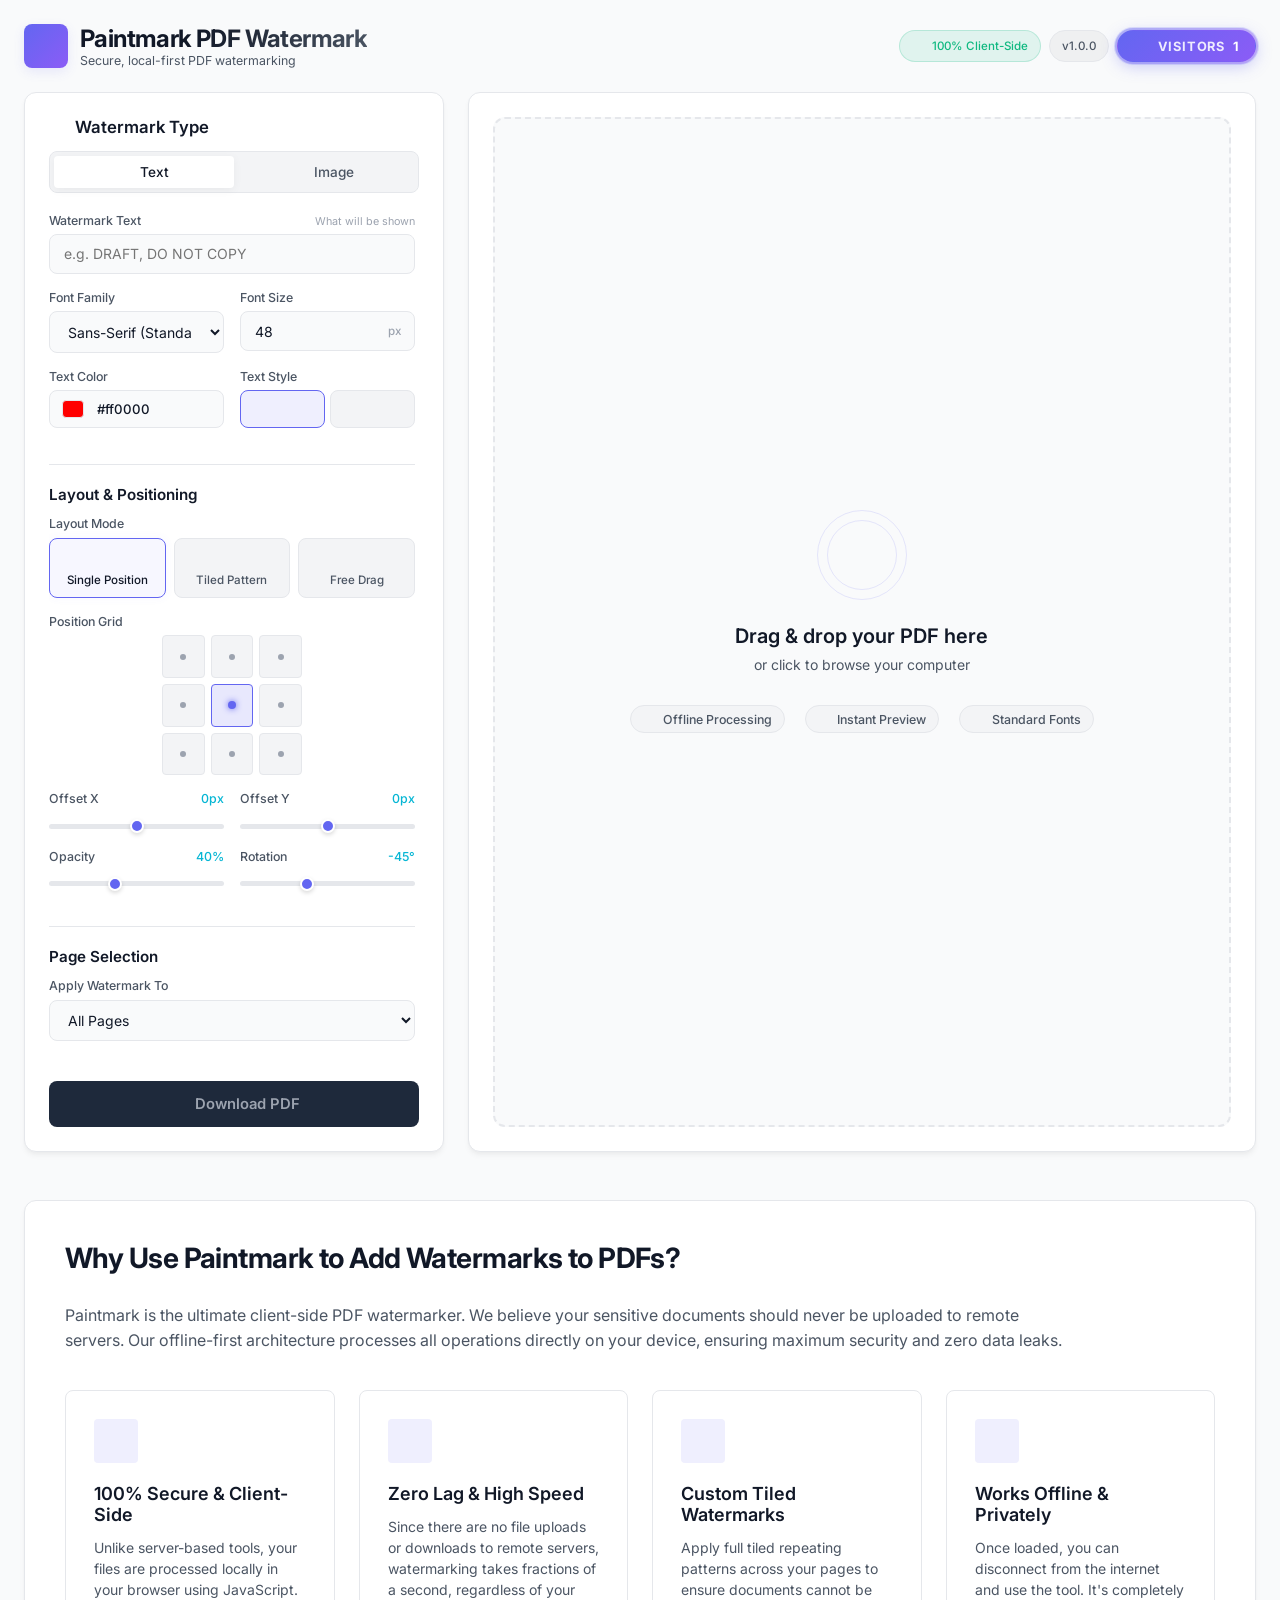
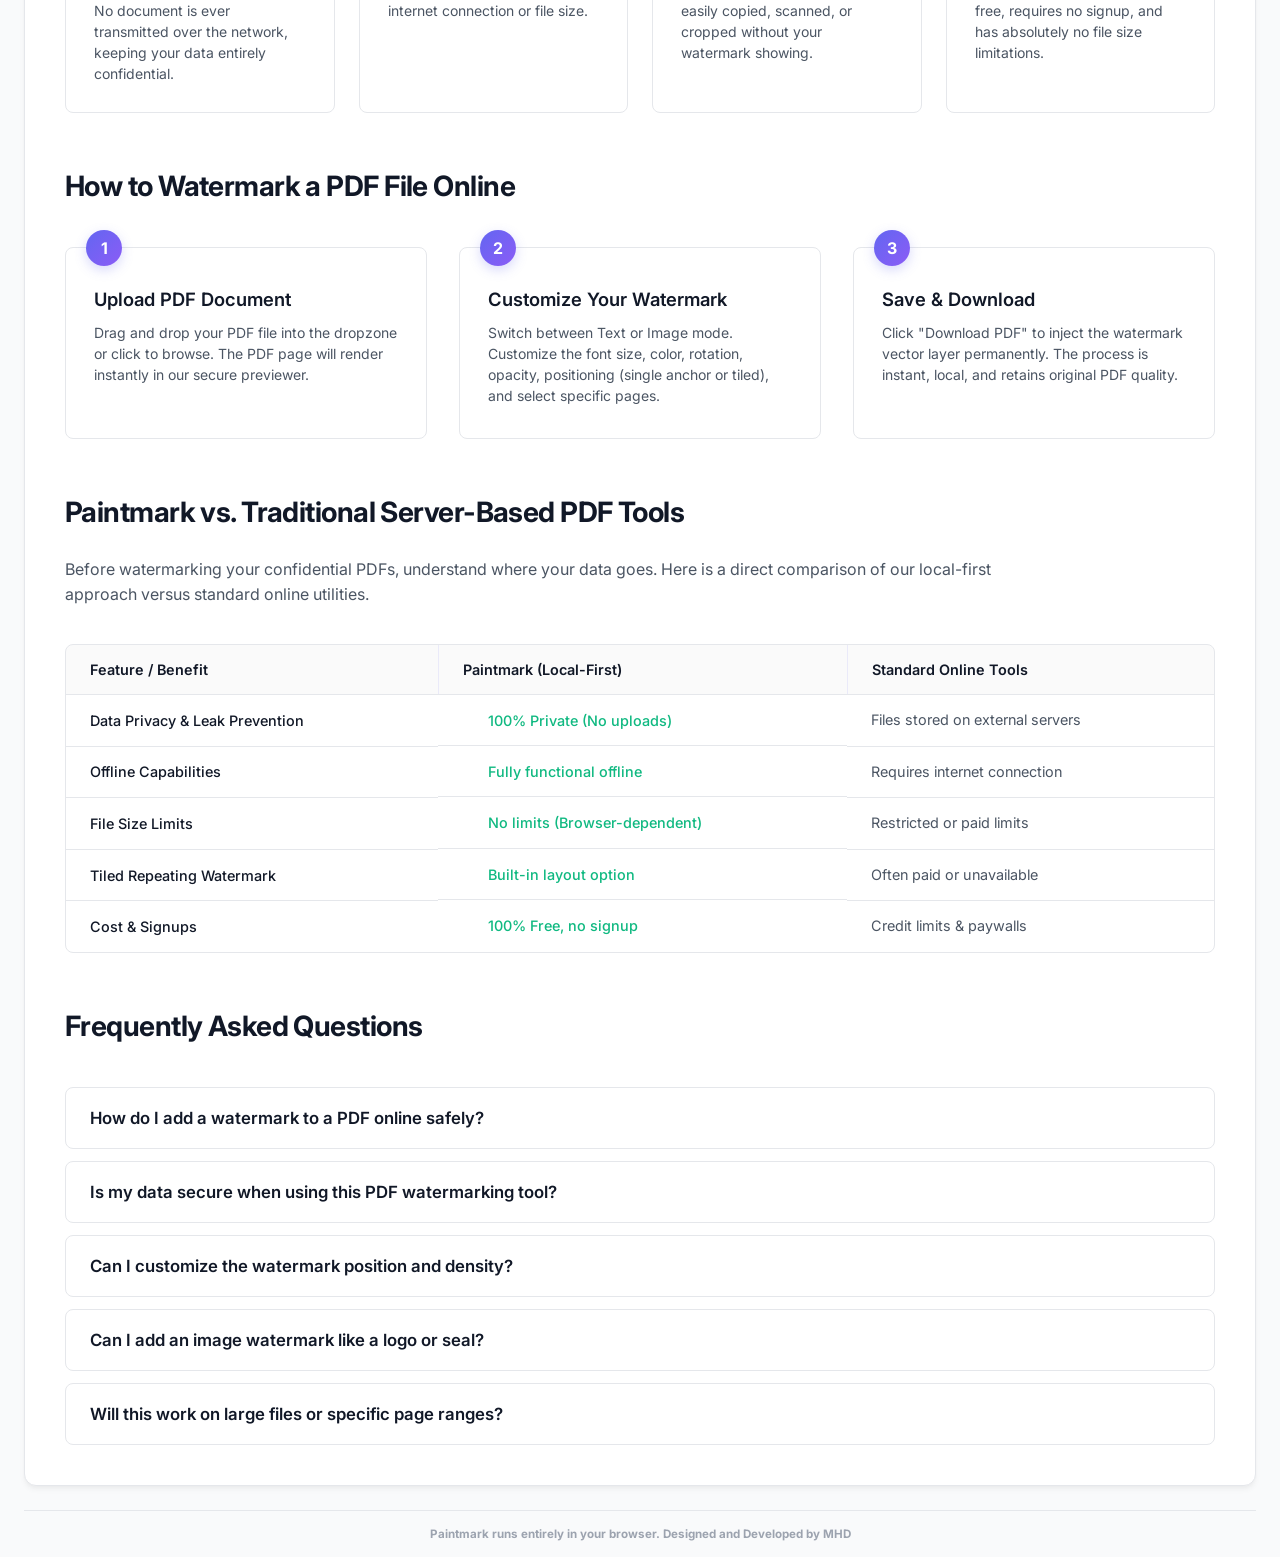
==== commit 1d037a39: "fix: update defunct hits visitor counter service to mileshilliard countapi" ====
--- a/index.html
+++ b/index.html
@@ -139,12 +139,7 @@
         <span class="badge badge-visitors" title="Total visitors to this site">
           <i data-lucide="users"></i>
           <span class="visitor-badge-label">Visitors</span>
-          <img
-            src="https://hits.seeyoufarm.com/api/count/incr/badge.svg?url=https%3A%2F%2Fpdfwatermark.in&count_bg=%23f1f5f9&title_bg=%23f1f5f9&icon=&title=&edge_flat=true&count_text_color=%234f46e5"
-            alt="visitor count"
-            class="visitor-count-img"
-            onerror="this.style.display='none'"
-          />
+          <span class="visitor-count-number" id="visitor-count">...</span>
         </span>
       </div>
     </header>
@@ -631,5 +626,30 @@
   <!-- Application JS with cache-busting -->
   <script src="app.js?v=1.0.1"></script>
 
+  <!-- Visitor Counter -->
+  <script>
+    (function () {
+      var el = document.getElementById('visitor-count');
+      if (!el) return;
+
+      // Increment localStorage count immediately (works offline & locally)
+      var localCount = parseInt(localStorage.getItem('pm_visits') || '0', 10) + 1;
+      localStorage.setItem('pm_visits', localCount);
+      el.textContent = localCount.toLocaleString();
+
+      // Try to get real total from countapi.mileshilliard.com (works on live site)
+      fetch('https://countapi.mileshilliard.com/api/v1/hit/pdfwatermark_in_visits', { cache: 'no-store' })
+        .then(function(r) { return r.json(); })
+        .then(function(data) {
+          if (data && typeof data.value === 'number') {
+            el.textContent = data.value.toLocaleString();
+          }
+        })
+        .catch(function() {
+          // keep the localStorage count already shown
+        });
+    })();
+  </script>
+
 </body>
 </html>
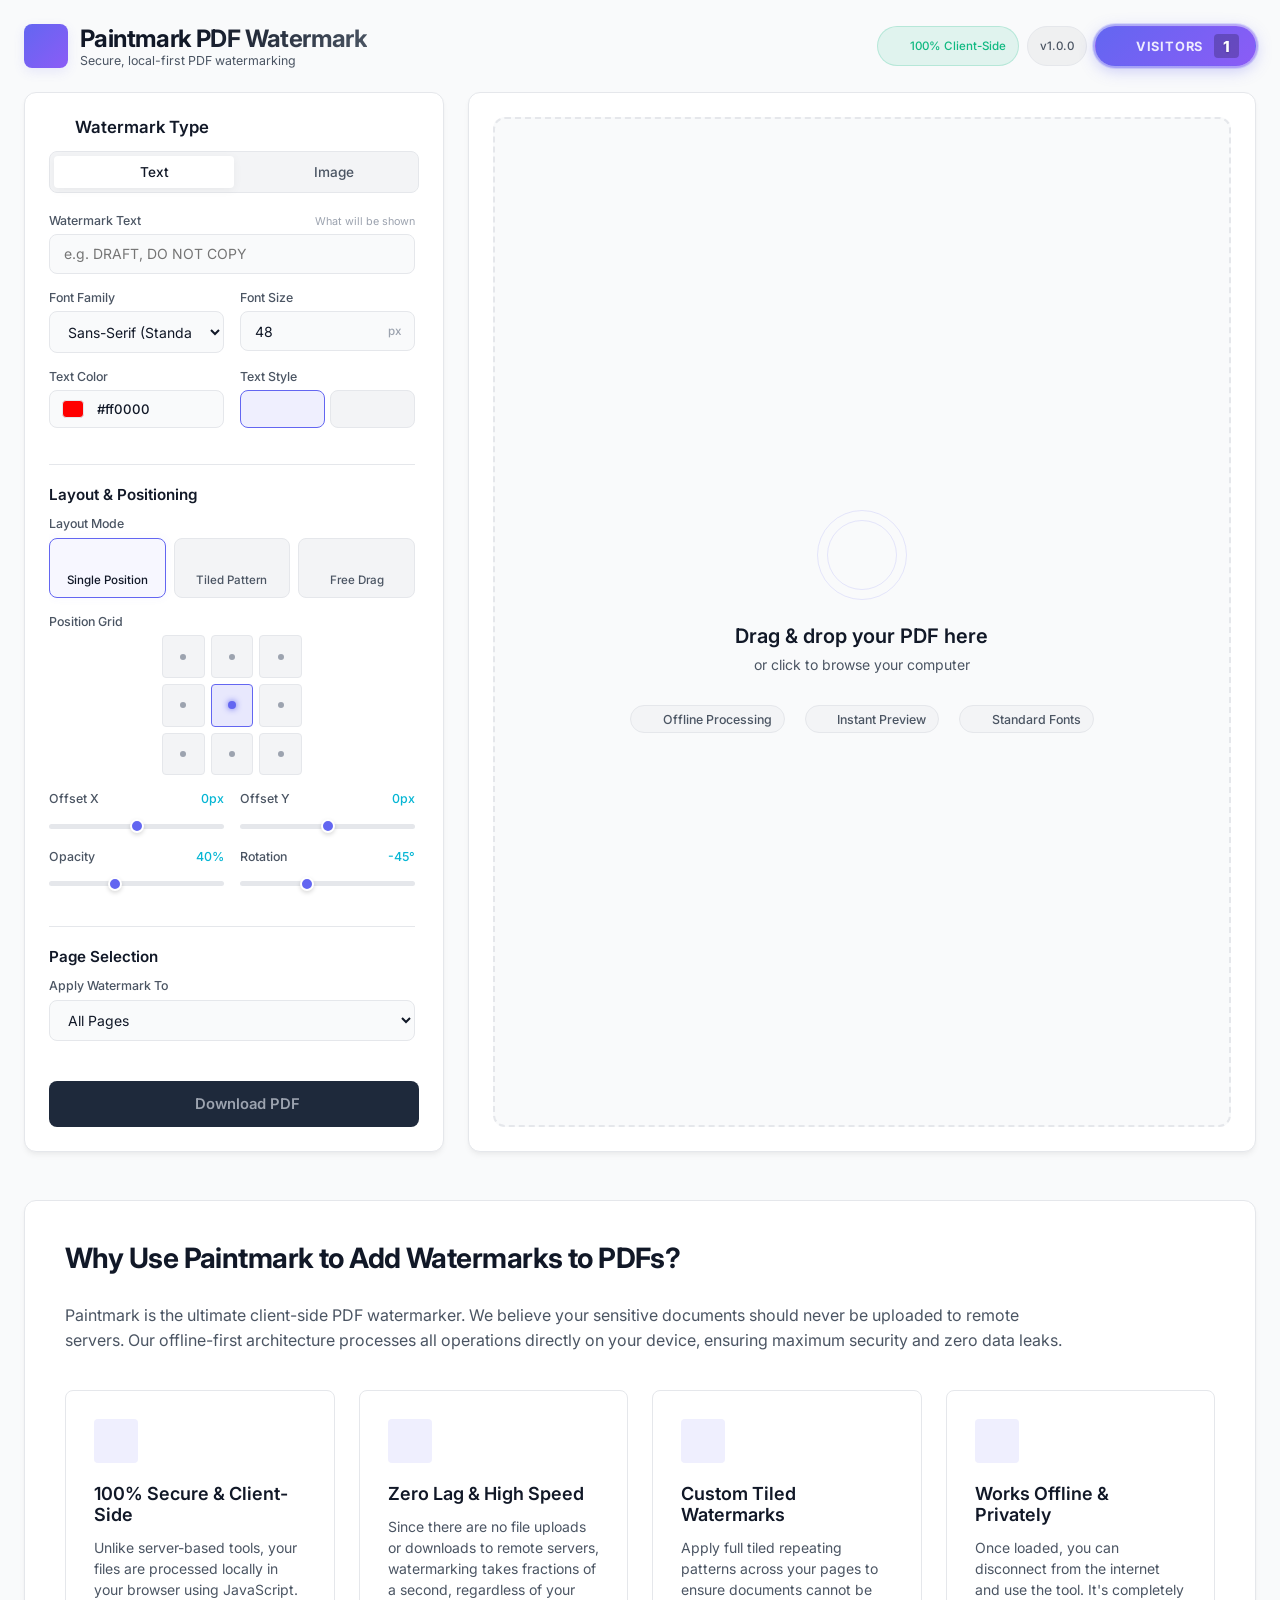
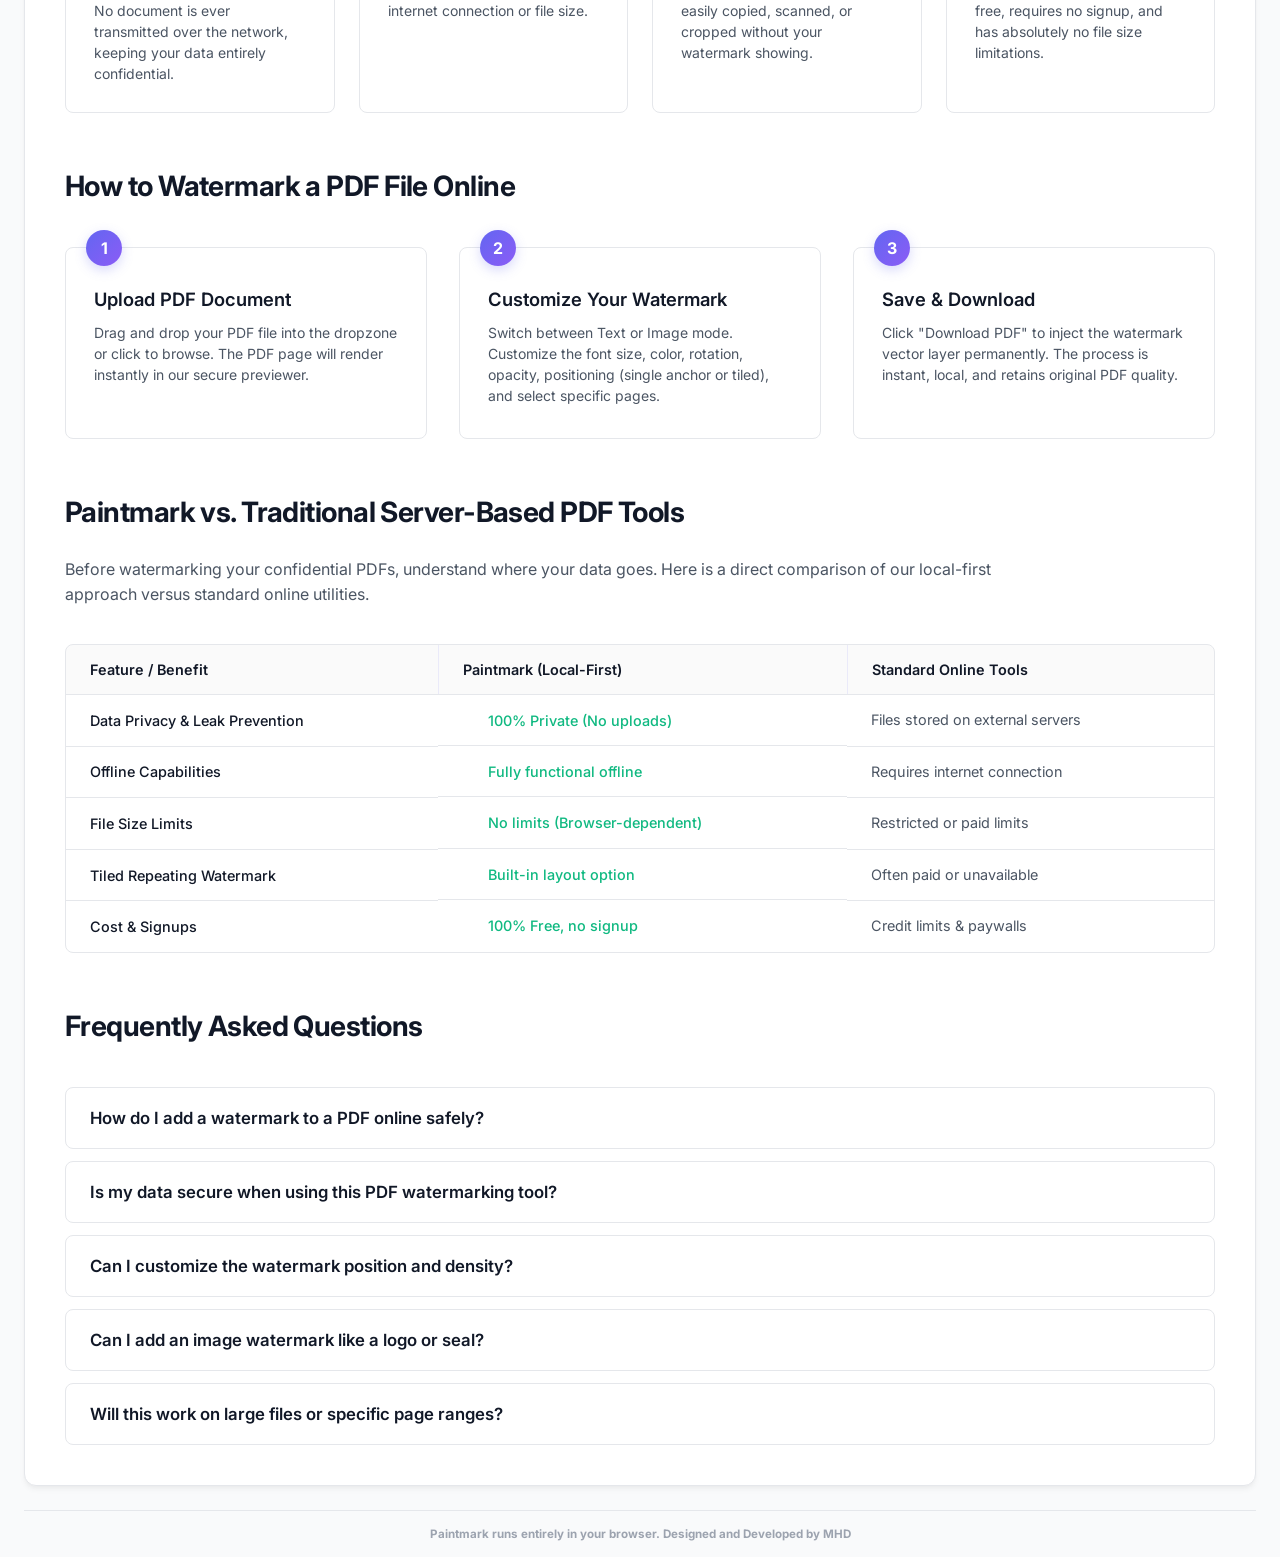
==== commit 9e0e5310: "seo: add inline SVG favicon to header" ====
--- a/index.html
+++ b/index.html
@@ -33,6 +33,9 @@
   
   <!-- CSS Stylesheet -->
   <link rel="stylesheet" href="styles.css">
+  
+  <!-- Favicon -->
+  <link rel="icon" type="image/svg+xml" href="data:image/svg+xml,<svg xmlns=%22http://www.w3.org/2000/svg%22 viewBox=%220 0 100 100%22><text y=%22.9em%22 font-size=%2290%22>💧</text></svg>">
   
   <!-- Lucide Icons -->
   <script src="https://unpkg.com/lucide@latest"></script>
--- a/styles.css
+++ b/styles.css
@@ -284,13 +284,19 @@
   letter-spacing: 0.06em;
 }
 
-.visitor-count-img {
-  height: 22px;
-  display: inline-block;
-  vertical-align: middle;
-  border-radius: 5px;
-  image-rendering: crisp-edges;
-  filter: drop-shadow(0 1px 2px rgba(0,0,0,0.15));
+.visitor-count-number {
+  font-size: 0.95rem;
+  font-weight: 800;
+  color: #fff;
+  background: rgba(0, 0, 0, 0.22);
+  padding: 0.15rem 0.55rem;
+  border-radius: 4px;
+  margin-left: 0.2rem;
+  display: inline-flex;
+  align-items: center;
+  justify-content: center;
+  min-width: 24px;
+  text-shadow: 0 1px 2px rgba(0, 0, 0, 0.2);
 }
 
 /* Workspace Grid Layout */
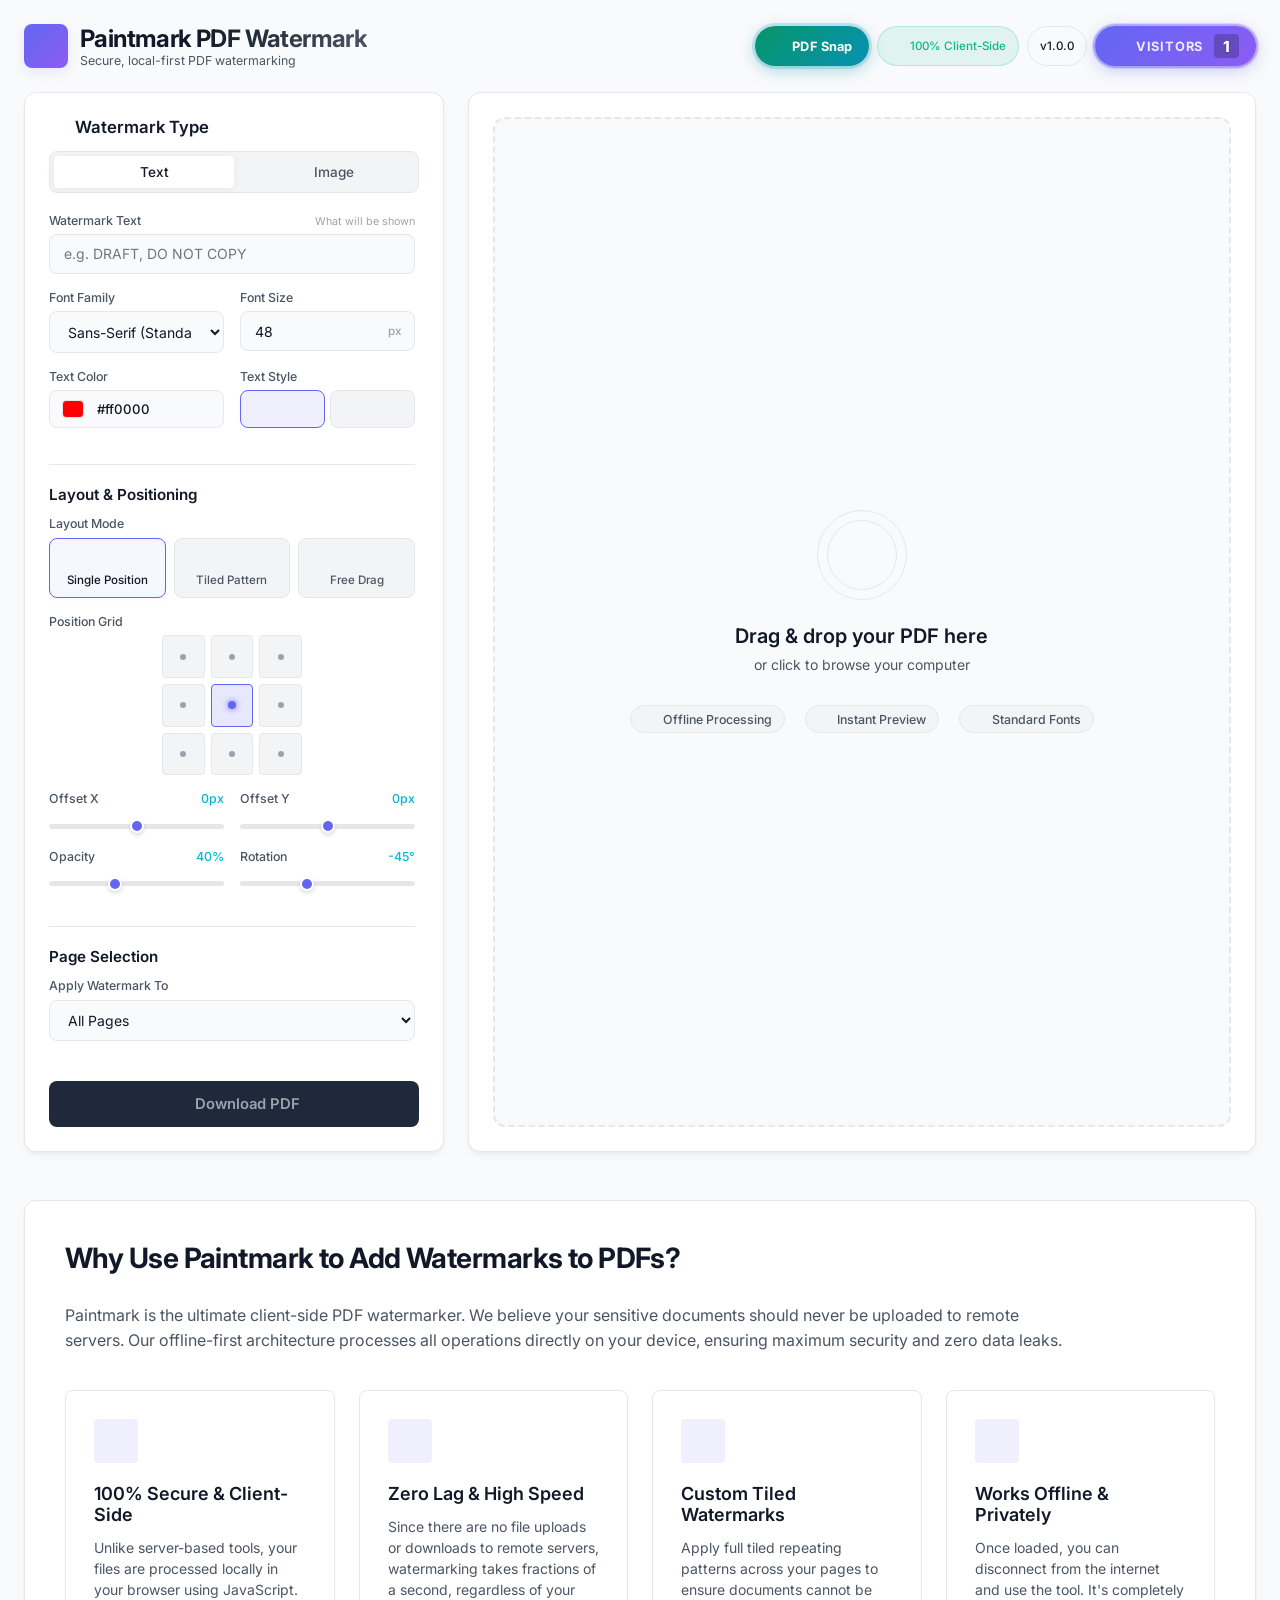
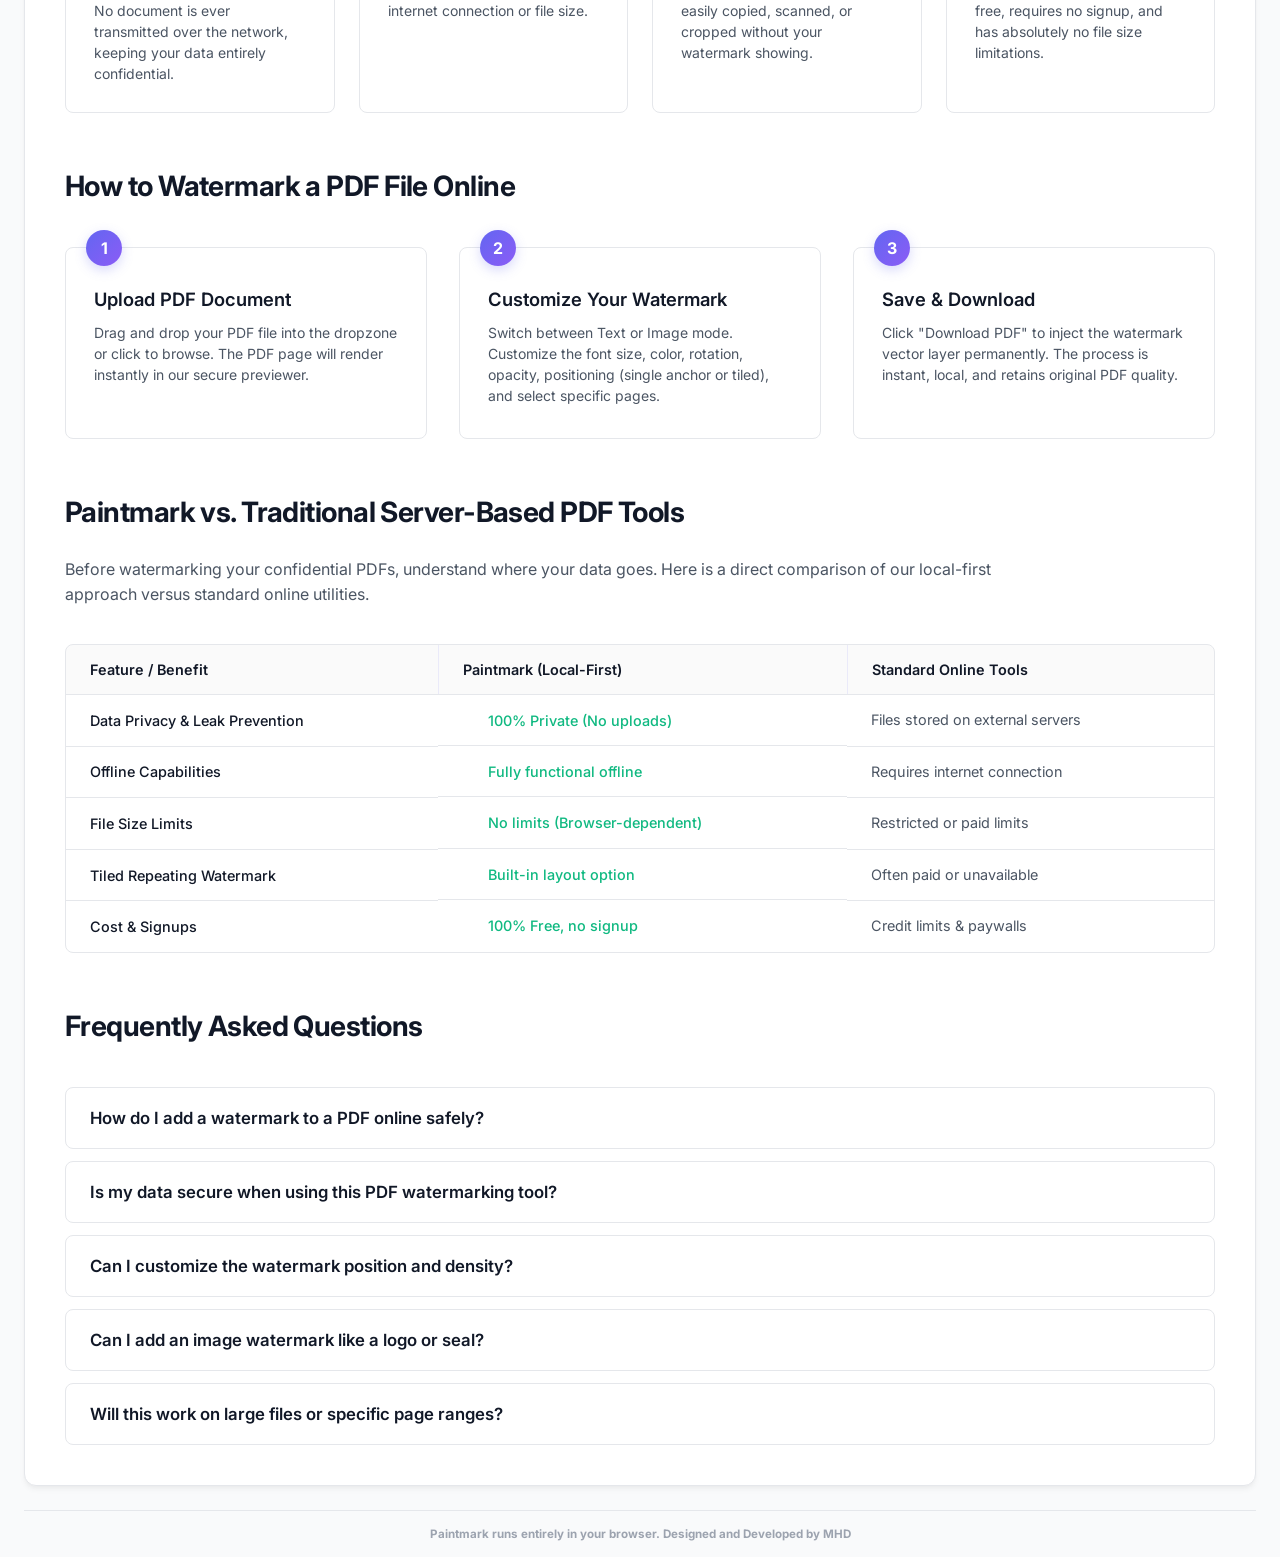
==== commit 61877ae4: "Add PDF Snap tool and header navigation button near visitor count" ====
--- a/index.html
+++ b/index.html
@@ -135,6 +135,9 @@
         </div>
       </div>
       <div class="header-badges">
+        <a href="pdf-snap.html" class="badge badge-pdf-snap" title="Convert PDF page to PNG image">
+          <i data-lucide="camera"></i> PDF Snap
+        </a>
         <span class="badge badge-secure">
           <i data-lucide="shield-check"></i> 100% Client-Side
         </span>
--- a/styles.css
+++ b/styles.css
@@ -233,9 +233,24 @@
   border-color: rgba(16, 185, 129, 0.2);
 }
 
-.badge-version {
-  background: rgba(0, 0, 0, 0.04);
-  color: var(--text-muted);
+.badge-pdf-snap {
+  background: linear-gradient(135deg, #059669 0%, #0891b2 100%);
+  color: #fff;
+  border-color: transparent;
+  font-size: 0.8rem;
+  font-weight: 700;
+  padding: 0.45rem 1rem;
+  gap: 0.4rem;
+  text-decoration: none;
+  box-shadow: 0 0 0 3px rgba(8, 145, 178, 0.18), 0 4px 16px rgba(8, 145, 178, 0.35);
+  transition: transform 0.2s ease, box-shadow 0.2s ease;
+  letter-spacing: 0.01em;
+}
+
+.badge-pdf-snap:hover {
+  transform: translateY(-2px) scale(1.03);
+  box-shadow: 0 0 0 4px rgba(8, 145, 178, 0.25), 0 6px 20px rgba(8, 145, 178, 0.45);
+  color: #fff;
 }
 
 /* === Visitor Counter Badge in Header === */
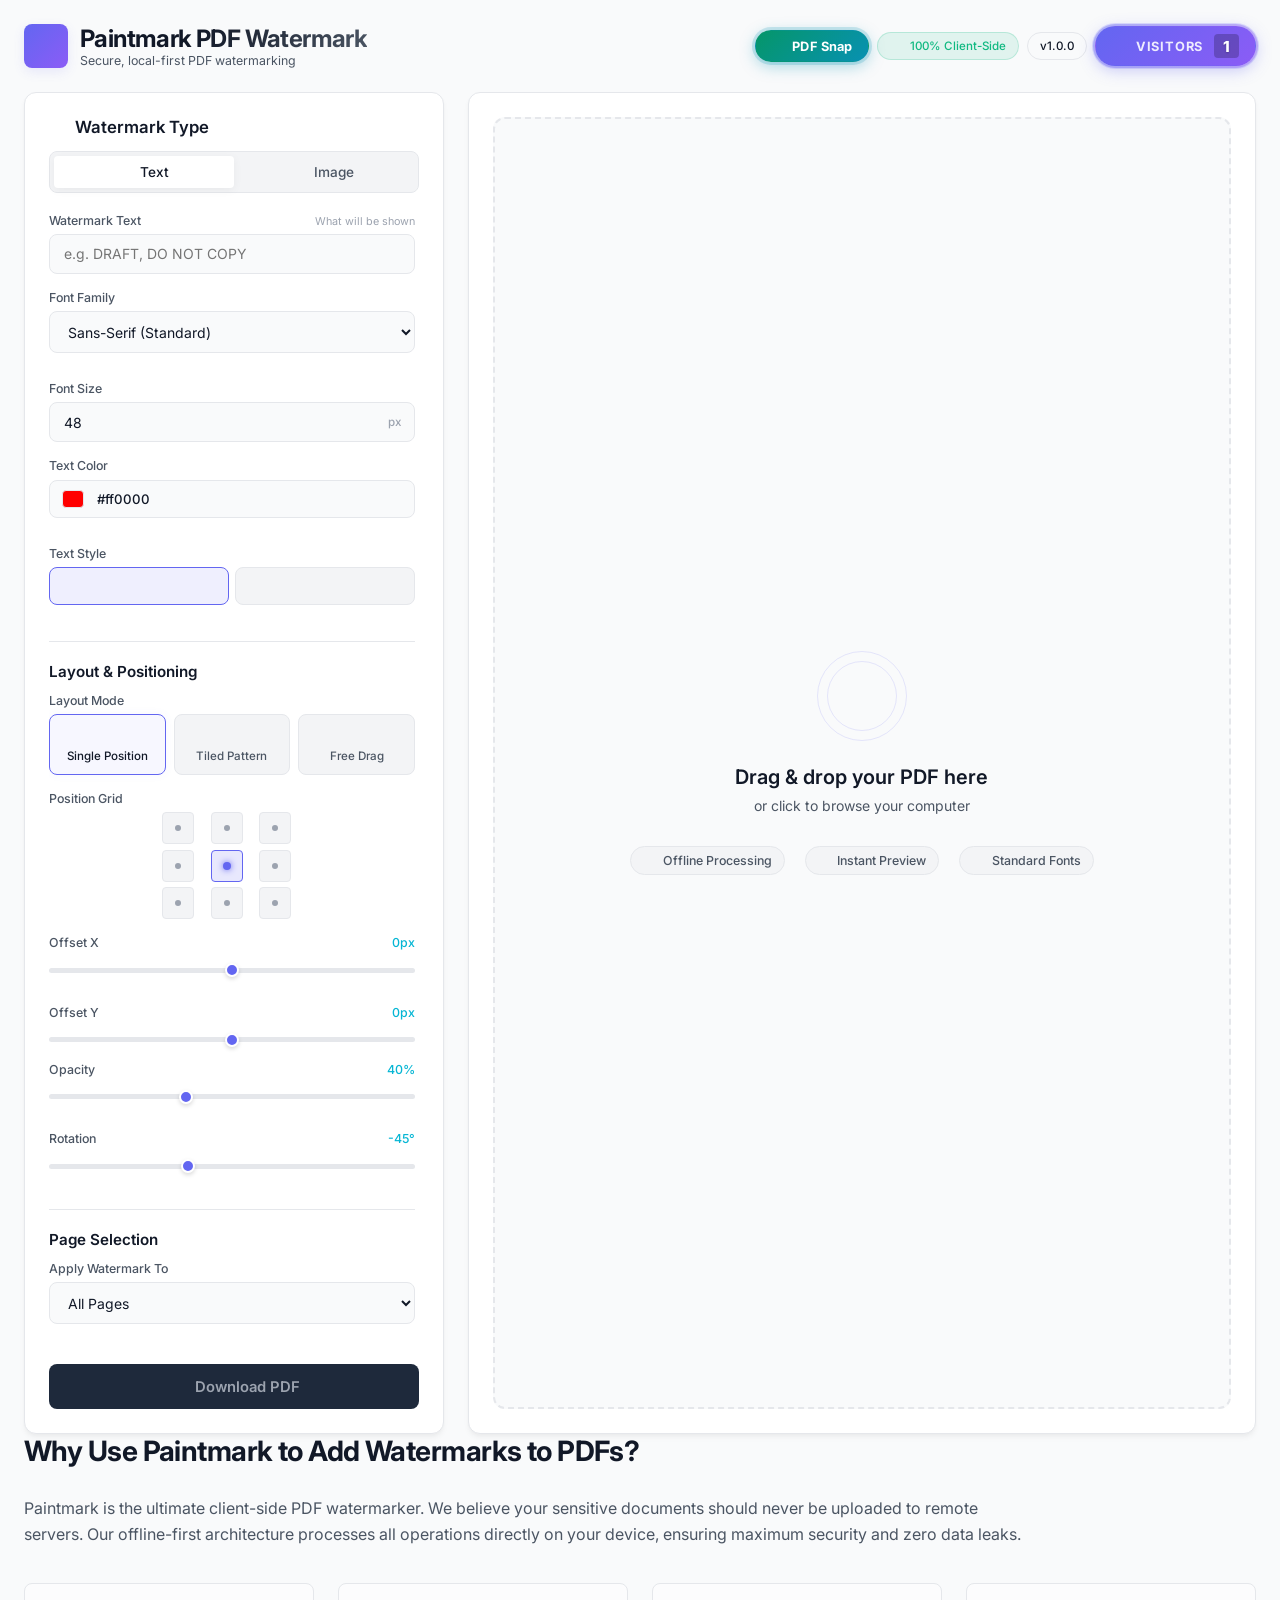
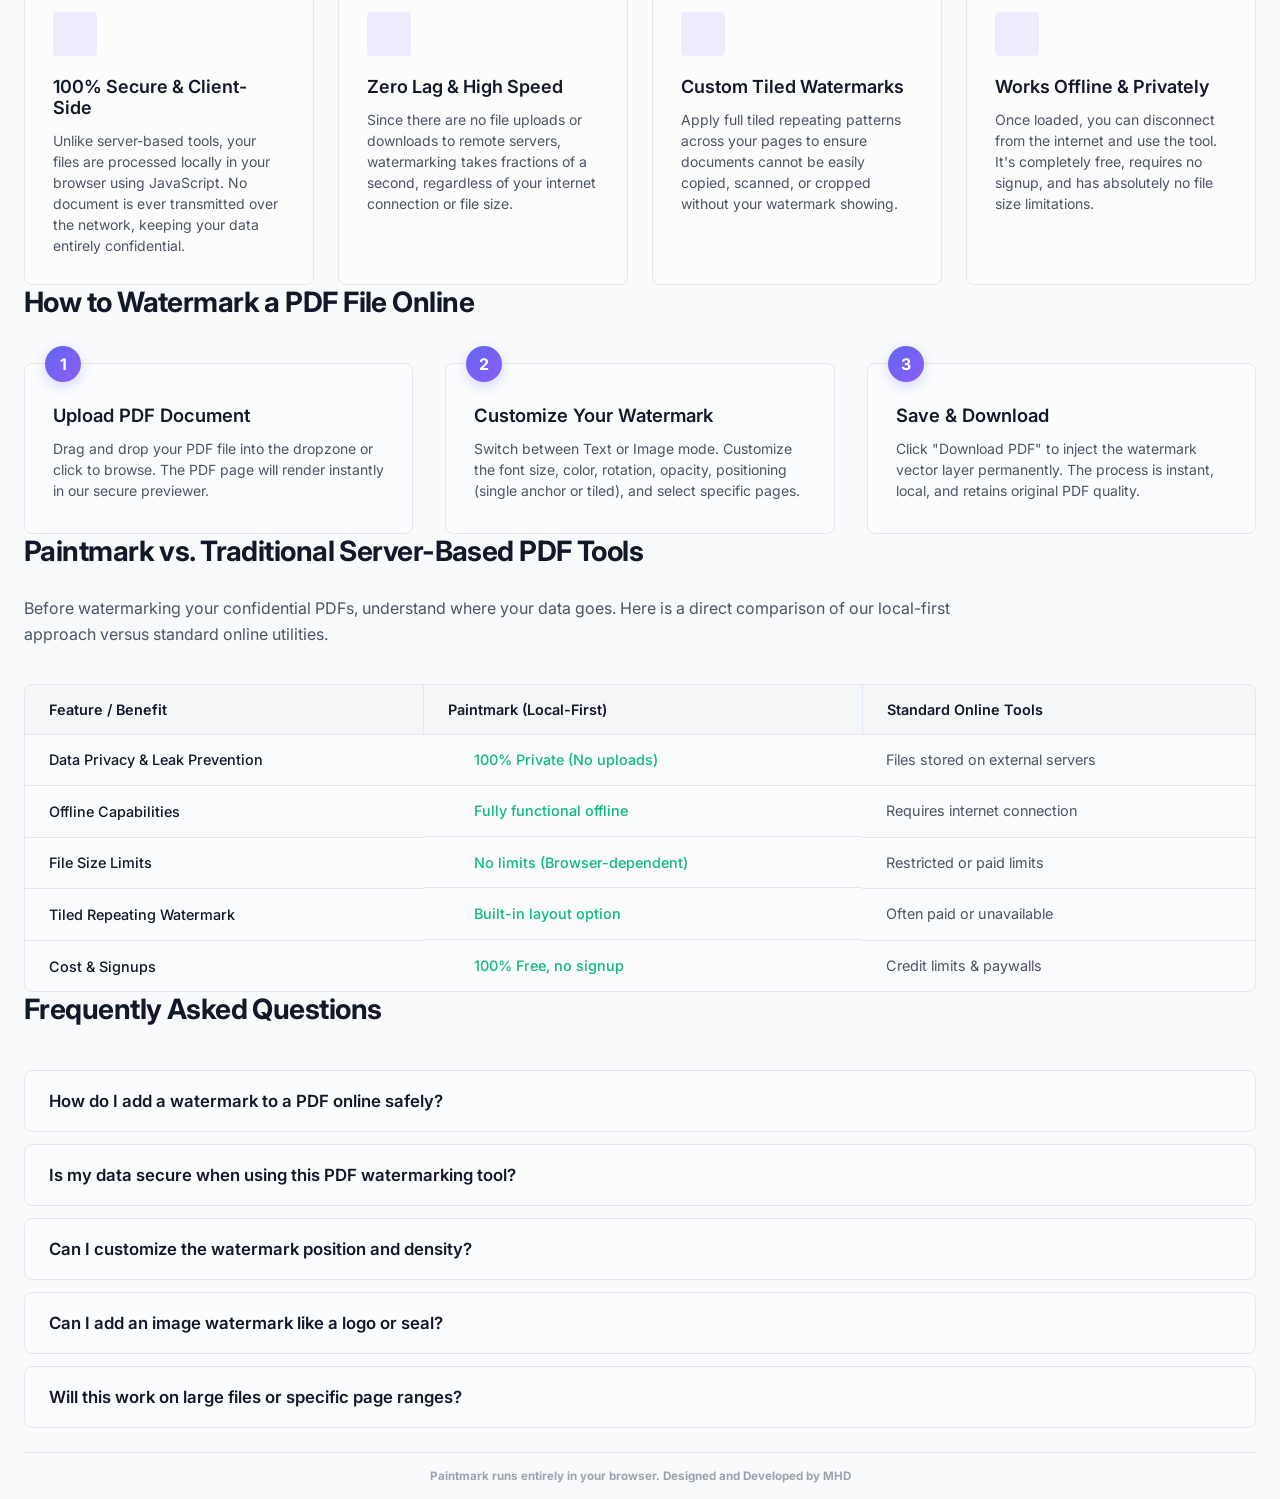
==== commit 7c995e8e: "Fix snap button visibility and layout on mobile view" ====
--- a/index.html
+++ b/index.html
@@ -150,6 +150,15 @@
       </div>
     </header>
 
+    <!-- Mobile Quick Switcher to PDF Snap -->
+    <a href="pdf-snap.html" class="mobile-snap-btn" title="Convert PDF page to PNG image">
+      <div class="mobile-snap-btn-content">
+        <i data-lucide="camera"></i>
+        <span>Try <strong>PDF Snap</strong> — Convert PDF Page to PNG</span>
+      </div>
+      <i data-lucide="chevron-right" class="mobile-snap-chevron"></i>
+    </a>
+
     <!-- Main Workspace Grid -->
     <main class="workspace-grid">
       
--- a/styles.css
+++ b/styles.css
@@ -208,7 +208,13 @@
 
 .header-badges {
   display: flex;
+  align-items: center;
   gap: 0.5rem;
+  flex-wrap: wrap;
+}
+
+.mobile-snap-btn {
+  display: none;
 }
 
 .badge {
@@ -1452,18 +1458,72 @@
 
 @media (max-width: 640px) {
   .app-container {
-    padding: 1rem;
+    padding: 0.85rem;
   }
 
   .app-header {
     flex-direction: column;
     align-items: flex-start;
     gap: 0.75rem;
+    width: 100%;
   }
 
   .header-badges {
-    align-self: flex-end;
-  }
+    align-self: stretch;
+    width: 100%;
+    display: flex;
+    flex-wrap: wrap;
+    justify-content: flex-start;
+    gap: 0.5rem;
+  }
+
+  .badge-pdf-snap {
+    order: -1;
+    font-size: 0.825rem;
+    padding: 0.5rem 1rem;
+    display: inline-flex;
+    align-items: center;
+  }
+}
+
+@media (max-width: 768px) {
+  .mobile-snap-btn {
+    display: flex;
+    align-items: center;
+    justify-content: space-between;
+    background: linear-gradient(135deg, #059669 0%, #0891b2 100%);
+    color: #ffffff;
+    text-decoration: none;
+    padding: 0.75rem 1rem;
+    border-radius: var(--radius-md);
+    font-size: 0.85rem;
+    font-weight: 600;
+    margin-bottom: 1.25rem;
+    box-shadow: 0 4px 14px rgba(8, 145, 178, 0.3);
+    transition: transform 0.2s ease, box-shadow 0.2s ease;
+    width: 100%;
+  }
+
+  .mobile-snap-btn:active {
+    transform: scale(0.98);
+  }
+
+  .mobile-snap-btn-content {
+    display: flex;
+    align-items: center;
+    gap: 0.5rem;
+  }
+
+  .mobile-snap-btn i {
+    width: 18px;
+    height: 18px;
+    flex-shrink: 0;
+  }
+
+  .mobile-snap-chevron {
+    opacity: 0.8;
+  }
+}
 
   .control-grid-2 {
     grid-template-columns: 1fr;
